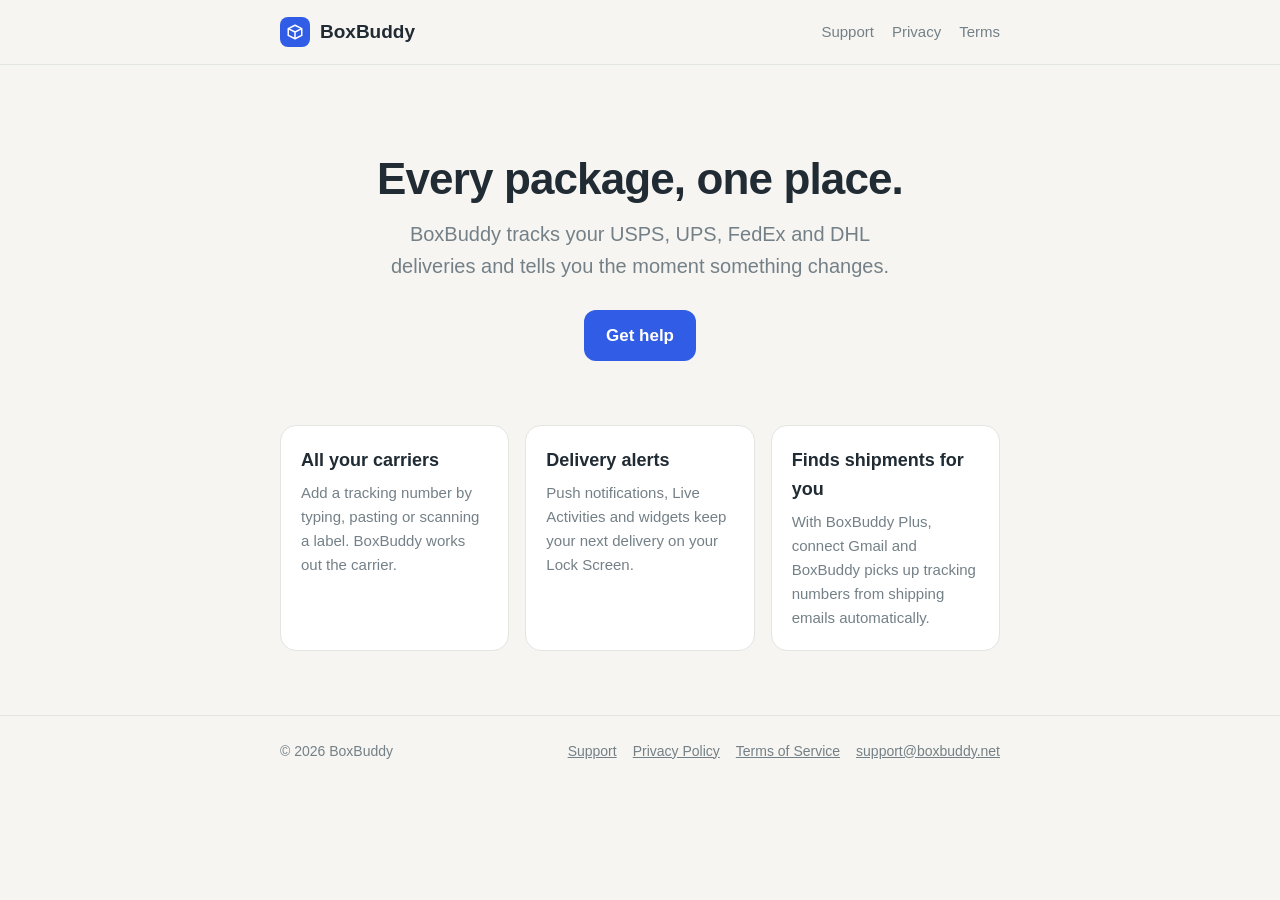
==== index.html @ 10072566 "feat: boxbuddy.net site with support, privacy and terms pages Co-Authored-By: Claude Opus 5.5 <norep" ====
<!doctype html>
<html lang="en">
<head>
<meta charset="utf-8">
<meta name="viewport" content="width=device-width, initial-scale=1">
<title>BoxBuddy: package tracking</title>
<meta name="description" content="Track USPS, UPS, FedEx and DHL packages in one place.">
<meta name="color-scheme" content="light dark">
<link rel="icon" href="/favicon.svg" type="image/svg+xml">
<link rel="stylesheet" href="/styles.css">
</head>
<body>
<header class="site"><div class="wrap">
  <a class="brand" href="/"><span class="logo"><svg viewBox="0 0 24 24" fill="none" stroke="#fff" stroke-width="2" stroke-linejoin="round"><path d="M3 7.5 12 3l9 4.5v9L12 21l-9-4.5z"/><path d="M3 7.5 12 12l9-4.5M12 12v9"/></svg></span>BoxBuddy</a>
  <nav class="site"><a href="/support/">Support</a><a href="/privacy/">Privacy</a><a href="/terms/">Terms</a></nav>
</div></header>
<main><div class="wrap">
<section class="hero">
  <h1>Every package, one place.</h1>
  <p>BoxBuddy tracks your USPS, UPS, FedEx and DHL deliveries and tells you the moment something changes.</p>
  <a class="button" href="/support/">Get help</a>
</section>
<section class="features">
  <div class="card"><h3>All your carriers</h3><p>Add a tracking number by typing, pasting or scanning a label. BoxBuddy works out the carrier.</p></div>
  <div class="card"><h3>Delivery alerts</h3><p>Push notifications, Live Activities and widgets keep your next delivery on your Lock Screen.</p></div>
  <div class="card"><h3>Finds shipments for you</h3><p>With BoxBuddy Plus, connect Gmail and BoxBuddy picks up tracking numbers from shipping emails automatically.</p></div>
</section>
</div></main>
<footer class="site"><div class="wrap">
  <span>© 2026 BoxBuddy</span>
  <nav><a href="/support/">Support</a><a href="/privacy/">Privacy Policy</a><a href="/terms/">Terms of Service</a><a href="mailto:support@boxbuddy.net">support@boxbuddy.net</a></nav>
</div></footer>
</body>
</html>
---- styles.css ----
:root {
  --bg: #f6f5f1;
  --card: #ffffff;
  --text: #202b33;
  --text-2: #748087;
  --border: #e3e5e1;
  --primary: #315ce5;
  --tint: #eaf0ff;
  --dark: #18283d;
}
@media (prefers-color-scheme: dark) {
  :root {
    --bg: #0f1722;
    --card: #18283d;
    --text: #eef1f4;
    --text-2: #a9b4c7;
    --border: #2a3b52;
    --primary: #a7beff;
    --tint: #1f3150;
  }
}

* { box-sizing: border-box; }
html { -webkit-text-size-adjust: 100%; }
body {
  margin: 0;
  background: var(--bg);
  color: var(--text);
  font: 17px/1.6 -apple-system, BlinkMacSystemFont, "SF Pro Text", "Segoe UI", Roboto, Helvetica, Arial, sans-serif;
}
a { color: var(--primary); }

.wrap { max-width: 760px; margin: 0 auto; padding: 0 20px; }

header.site { border-bottom: 1px solid var(--border); }
header.site .wrap { display: flex; align-items: center; justify-content: space-between; gap: 16px; height: 64px; }
.brand { display: flex; align-items: center; gap: 10px; font-weight: 700; font-size: 19px; color: var(--text); text-decoration: none; }
.brand .logo { width: 30px; height: 30px; border-radius: 8px; background: var(--primary); display: grid; place-items: center; }
.brand .logo svg { width: 18px; height: 18px; }
nav.site { display: flex; gap: 18px; font-size: 15px; }
nav.site a { color: var(--text-2); text-decoration: none; }
nav.site a:hover, nav.site a[aria-current="page"] { color: var(--text); }

main { padding: 48px 0 64px; }
h1 { font-size: 34px; line-height: 1.2; margin: 0 0 8px; letter-spacing: -0.02em; }
h2 { font-size: 22px; margin: 40px 0 10px; }
h3 { font-size: 18px; margin: 24px 0 6px; }
.meta { color: var(--text-2); margin: 0 0 32px; }
table { width: 100%; border-collapse: collapse; font-size: 15px; margin: 16px 0; display: block; overflow-x: auto; }
th, td { text-align: left; vertical-align: top; padding: 10px 12px; border-bottom: 1px solid var(--border); }
th { color: var(--text-2); font-weight: 600; }

.hero { text-align: center; padding: 40px 0 16px; }
.hero h1 { font-size: 44px; }
.hero p { font-size: 20px; color: var(--text-2); max-width: 540px; margin: 12px auto 28px; }
.button { display: inline-block; background: var(--primary); color: #fff; padding: 12px 22px; border-radius: 12px; font-weight: 600; text-decoration: none; }
@media (prefers-color-scheme: dark) { .button { color: var(--dark); } }
.features { display: grid; grid-template-columns: repeat(auto-fit, minmax(210px, 1fr)); gap: 16px; margin-top: 48px; }
.card { background: var(--card); border: 1px solid var(--border); border-radius: 16px; padding: 20px; }
.card h3 { margin-top: 0; }
.card p { margin: 0; color: var(--text-2); font-size: 15px; }
details { background: var(--card); border: 1px solid var(--border); border-radius: 12px; padding: 14px 18px; margin: 10px 0; }
summary { cursor: pointer; font-weight: 600; }
details p { margin: 10px 0 0; color: var(--text-2); }
.contact { background: var(--tint); border-radius: 16px; padding: 20px 24px; margin: 24px 0; }

footer.site { border-top: 1px solid var(--border); color: var(--text-2); font-size: 14px; }
footer.site .wrap { display: flex; flex-wrap: wrap; justify-content: space-between; gap: 12px; padding-top: 24px; padding-bottom: 32px; }
footer.site a { color: var(--text-2); }
footer.site nav { display: flex; gap: 16px; }

@media (max-width: 520px) {
  h1, .hero h1 { font-size: 30px; }
  nav.site { gap: 12px; font-size: 14px; }
}
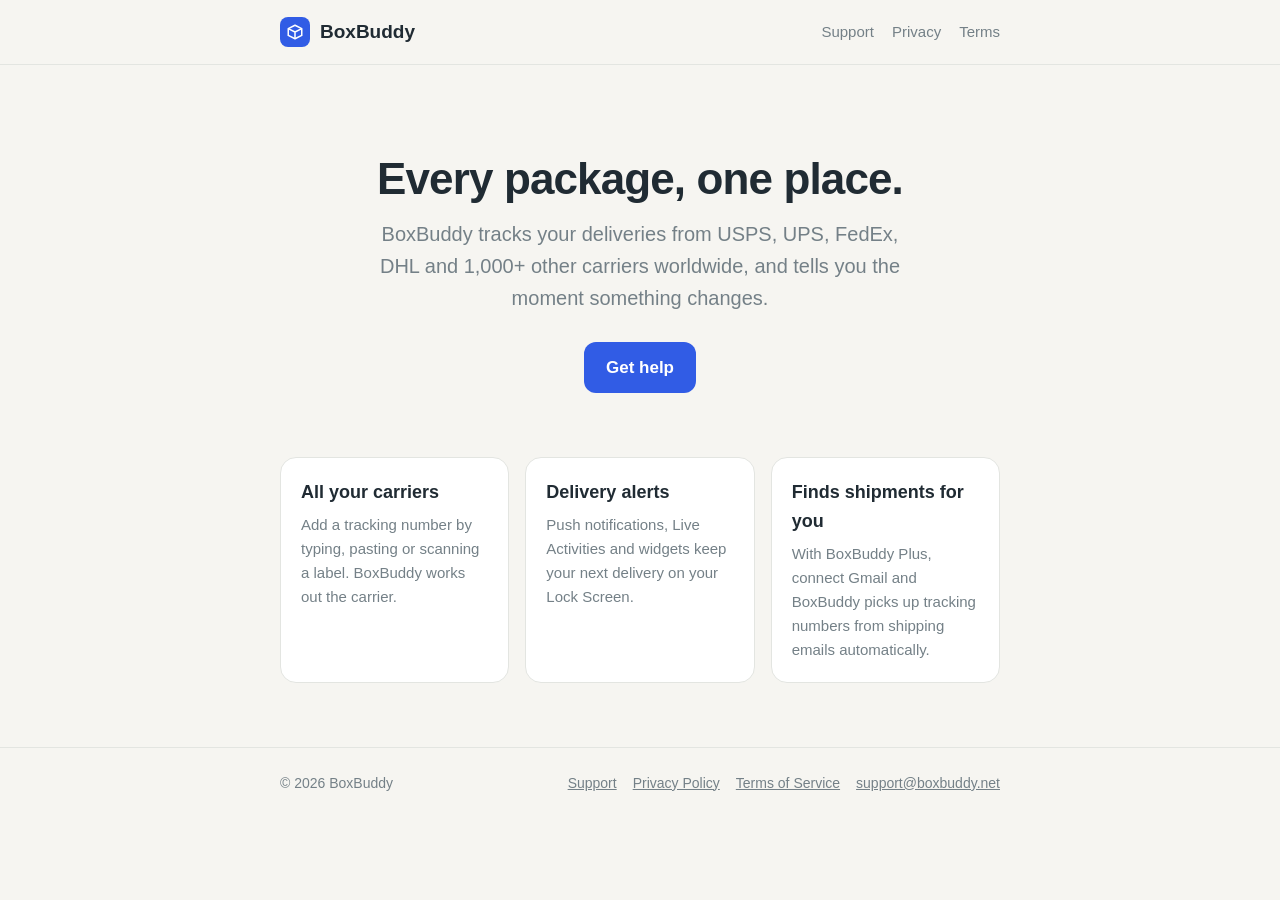
==== commit 2e57293e: "docs: BoxBuddy tracks USPS, UPS, FedEx, DHL and 1,000+ other carriers Tracking goes through Ship24, " ====
--- a/index.html
+++ b/index.html
@@ -4,7 +4,7 @@
 <meta charset="utf-8">
 <meta name="viewport" content="width=device-width, initial-scale=1">
 <title>BoxBuddy: package tracking</title>
-<meta name="description" content="Track USPS, UPS, FedEx and DHL packages in one place.">
+<meta name="description" content="Track packages from USPS, UPS, FedEx, DHL and 1,000+ other carriers in one place.">
 <meta name="color-scheme" content="light dark">
 <link rel="icon" href="/favicon.svg" type="image/svg+xml">
 <link rel="stylesheet" href="/styles.css">
@@ -17,7 +17,7 @@
 <main><div class="wrap">
 <section class="hero">
   <h1>Every package, one place.</h1>
-  <p>BoxBuddy tracks your USPS, UPS, FedEx and DHL deliveries and tells you the moment something changes.</p>
+  <p>BoxBuddy tracks your deliveries from USPS, UPS, FedEx, DHL and 1,000+ other carriers worldwide, and tells you the moment something changes.</p>
   <a class="button" href="/support/">Get help</a>
 </section>
 <section class="features">
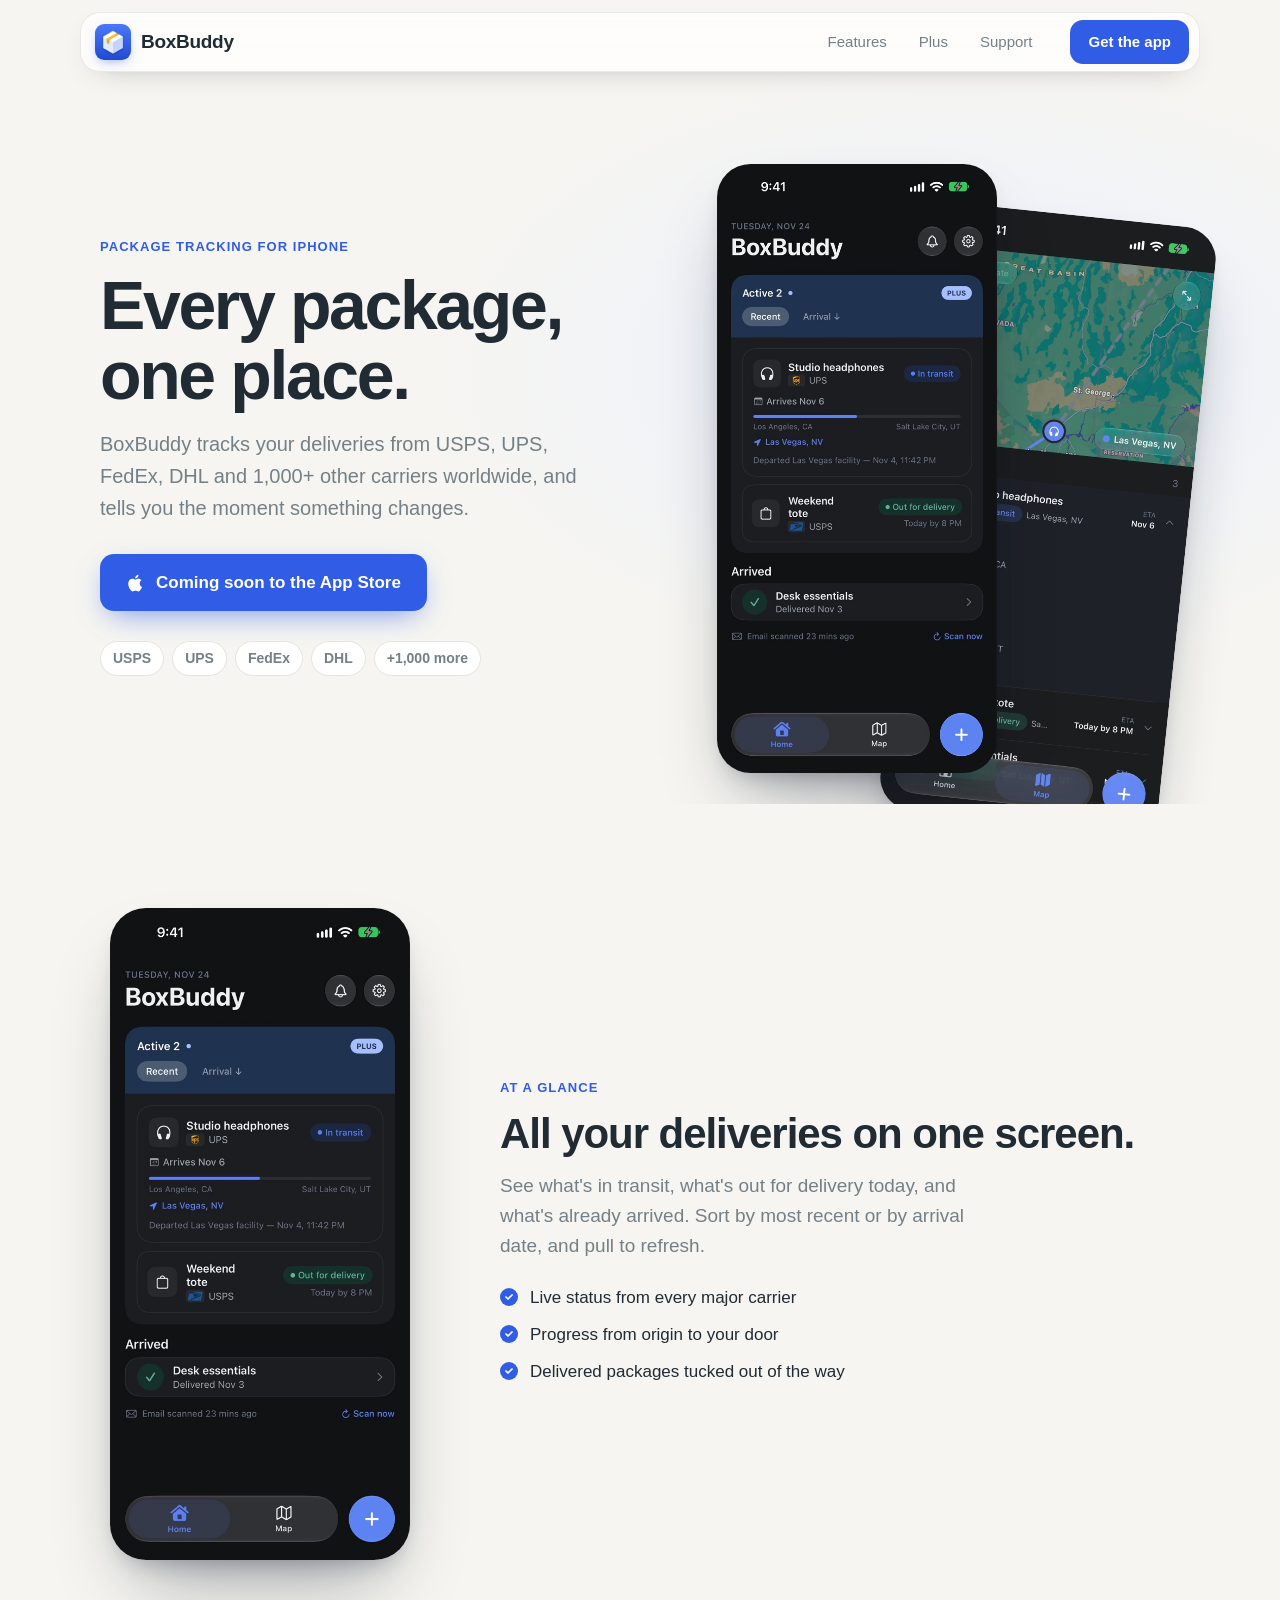
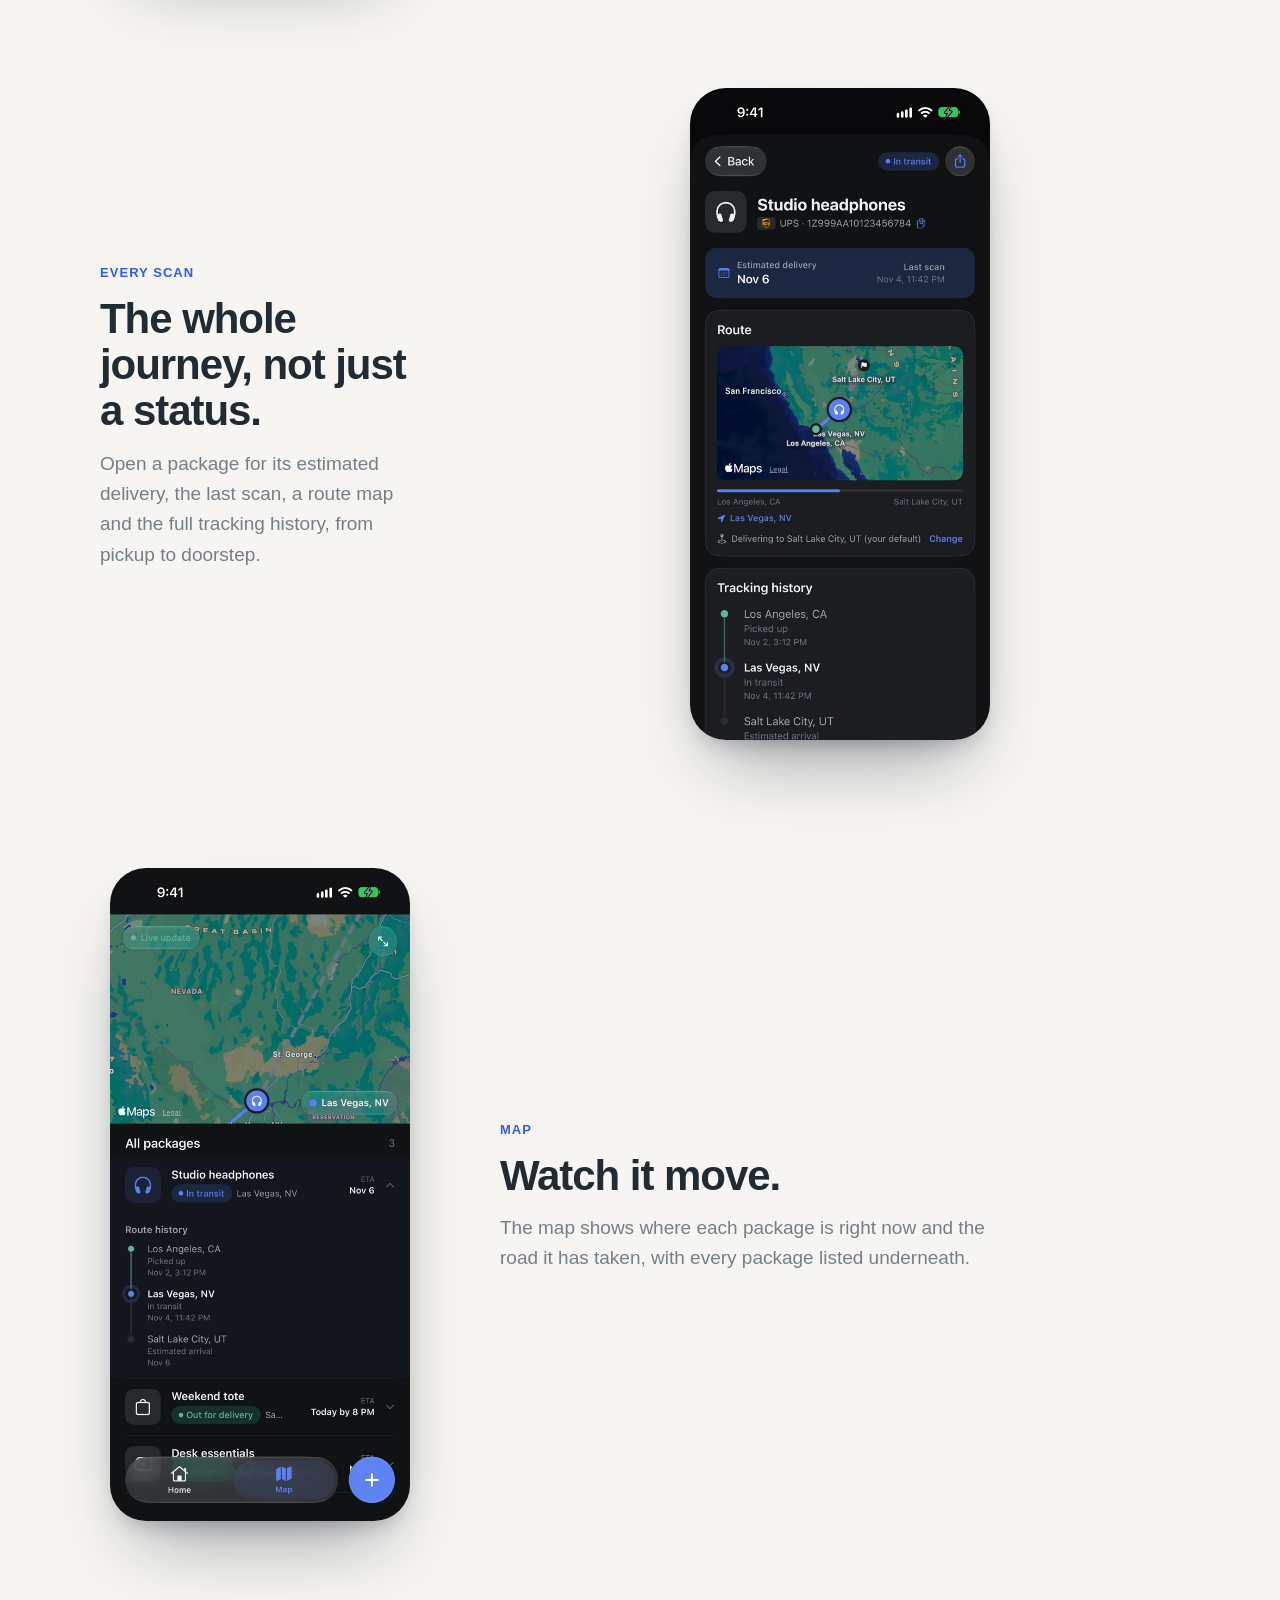
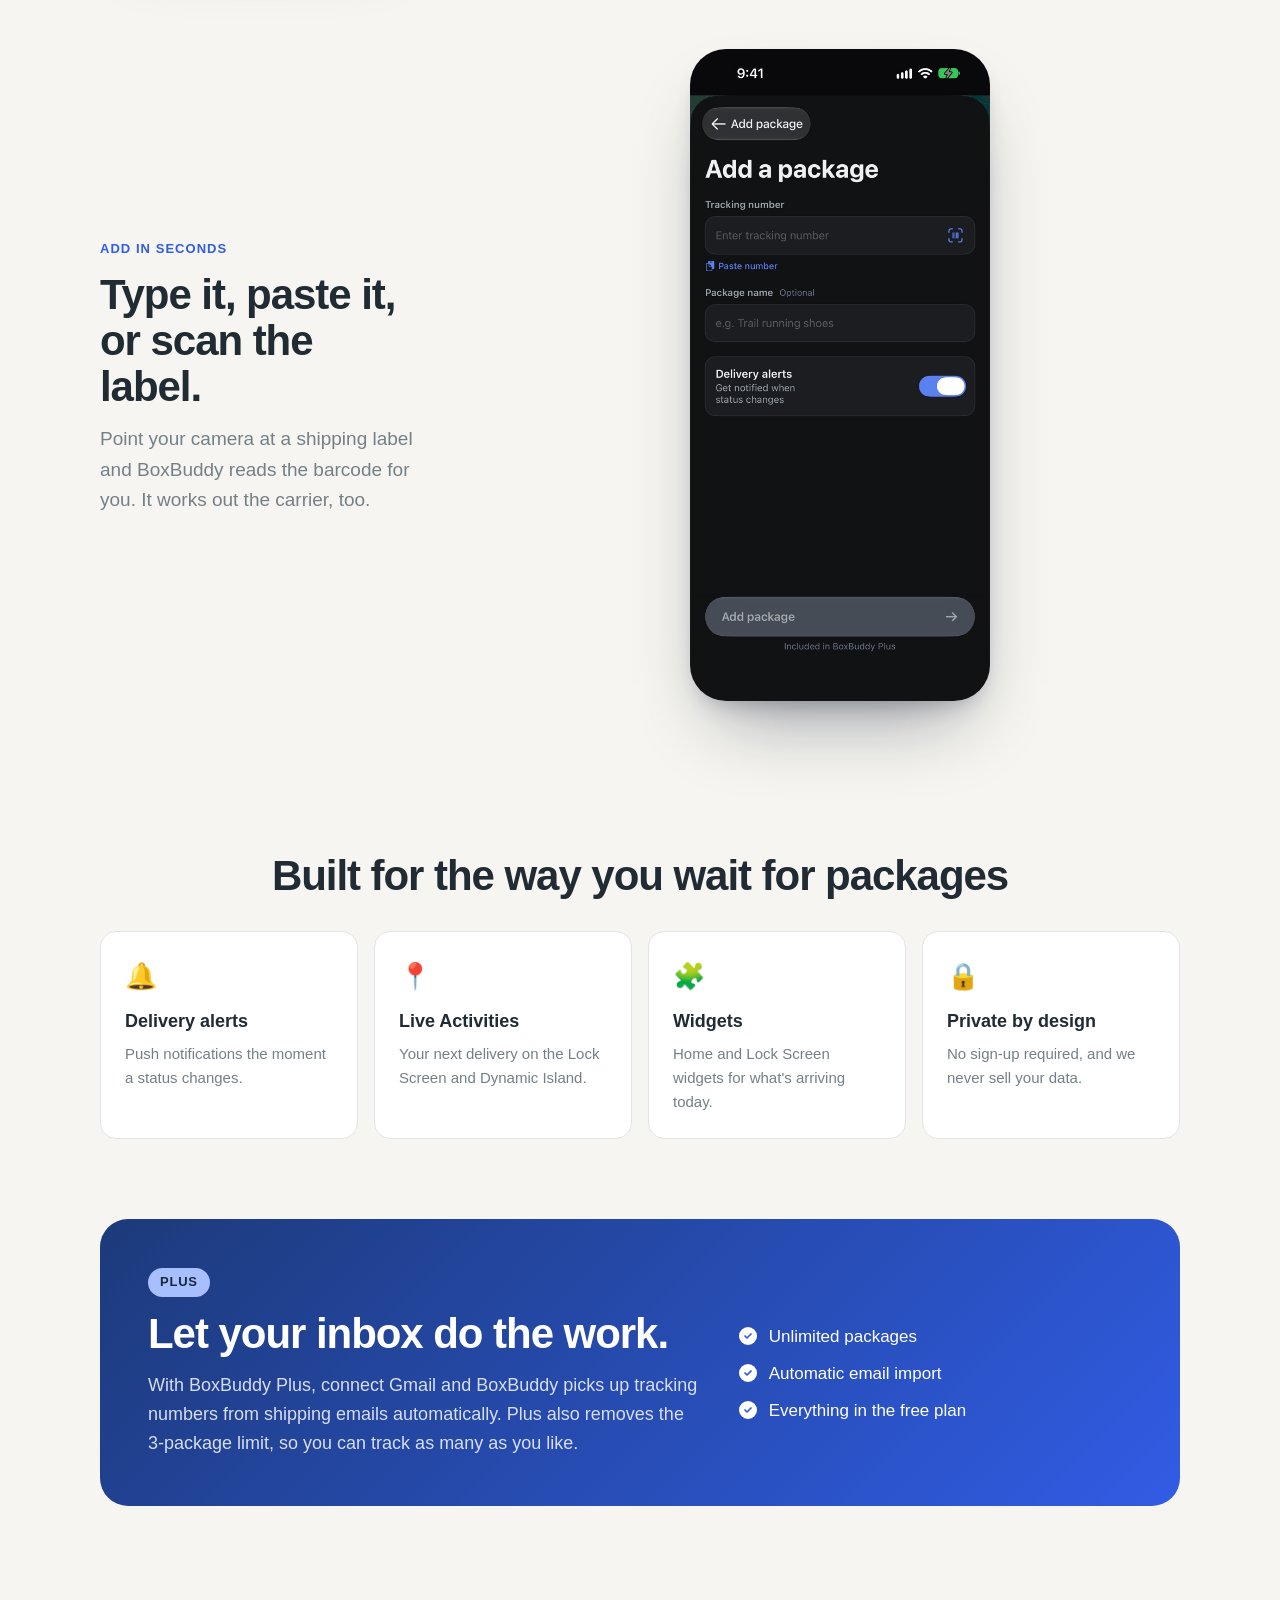
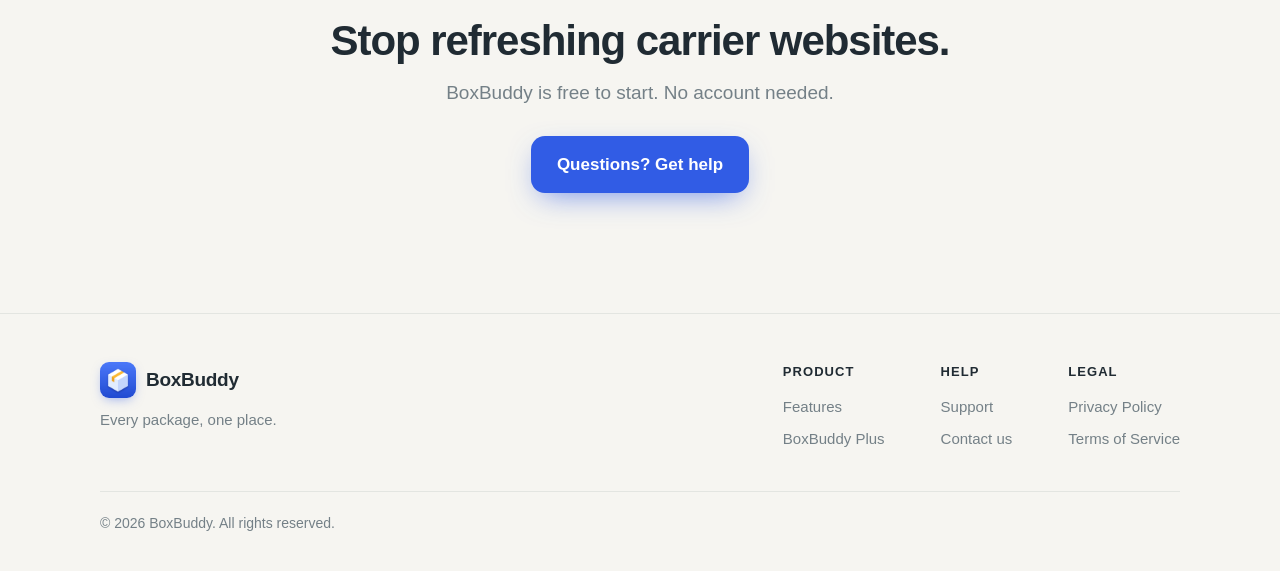
==== commit 8f12848e: "feat: marketing landing page and refreshed branding - Landing page with app screenshots, feature sec" ====
--- a/index.html
+++ b/index.html
@@ -6,29 +6,118 @@
 <title>BoxBuddy: package tracking</title>
 <meta name="description" content="Track packages from USPS, UPS, FedEx, DHL and 1,000+ other carriers in one place.">
 <meta name="color-scheme" content="light dark">
+<meta property="og:title" content="BoxBuddy: every package, one place">
+<meta property="og:description" content="Track packages from USPS, UPS, FedEx, DHL and 1,000+ other carriers in one place.">
+<meta property="og:image" content="https://boxbuddy.net/assets/screens/home.jpg">
 <link rel="icon" href="/favicon.svg" type="image/svg+xml">
-<link rel="stylesheet" href="/styles.css">
+<link rel="icon" href="/favicon.png" type="image/png">
+<link rel="apple-touch-icon" href="/apple-touch-icon.png">
+<link rel="stylesheet" href="/styles.css?v=2">
 </head>
-<body>
-<header class="site"><div class="wrap">
-  <a class="brand" href="/"><span class="logo"><svg viewBox="0 0 24 24" fill="none" stroke="#fff" stroke-width="2" stroke-linejoin="round"><path d="M3 7.5 12 3l9 4.5v9L12 21l-9-4.5z"/><path d="M3 7.5 12 12l9-4.5M12 12v9"/></svg></span>BoxBuddy</a>
-  <nav class="site"><a href="/support/">Support</a><a href="/privacy/">Privacy</a><a href="/terms/">Terms</a></nav>
+<body class="landing">
+<header class="site"><div class="bar">
+  <a class="brand" href="/"><img src="/assets/logo.png" alt="" width="36" height="36">BoxBuddy</a>
+  <nav class="site"><a href="/#features">Features</a><a href="/#plus">Plus</a><a href="/support/">Support</a></nav>
+  <a class="nav-cta" href="/#download">Get the app</a>
 </div></header>
-<main><div class="wrap">
-<section class="hero">
-  <h1>Every package, one place.</h1>
-  <p>BoxBuddy tracks your deliveries from USPS, UPS, FedEx, DHL and 1,000+ other carriers worldwide, and tells you the moment something changes.</p>
-  <a class="button" href="/support/">Get help</a>
-</section>
-<section class="features">
-  <div class="card"><h3>All your carriers</h3><p>Add a tracking number by typing, pasting or scanning a label. BoxBuddy works out the carrier.</p></div>
-  <div class="card"><h3>Delivery alerts</h3><p>Push notifications, Live Activities and widgets keep your next delivery on your Lock Screen.</p></div>
-  <div class="card"><h3>Finds shipments for you</h3><p>With BoxBuddy Plus, connect Gmail and BoxBuddy picks up tracking numbers from shipping emails automatically.</p></div>
-</section>
-</div></main>
-<footer class="site"><div class="wrap">
-  <span>© 2026 BoxBuddy</span>
-  <nav><a href="/support/">Support</a><a href="/privacy/">Privacy Policy</a><a href="/terms/">Terms of Service</a><a href="mailto:support@boxbuddy.net">support@boxbuddy.net</a></nav>
+<main>
+
+<section class="l-hero"><div class="wrap wide">
+  <div class="l-hero-copy">
+    <span class="eyebrow">Package tracking for iPhone</span>
+    <h1>Every package,<br>one place.</h1>
+    <p>BoxBuddy tracks your deliveries from USPS, UPS, FedEx, DHL and 1,000+ other carriers worldwide, and tells you the moment something changes.</p>
+    <div class="cta-row" id="download">
+      <a class="button big" href="/support/"><svg viewBox="0 0 24 24" aria-hidden="true"><path fill="currentColor" d="M16.4 12.6c0-2.5 2-3.7 2.1-3.8-1.2-1.7-3-1.9-3.6-2-1.5-.2-3 .9-3.8.9-.8 0-2-.9-3.3-.9-1.7 0-3.3 1-4.2 2.5-1.8 3.1-.5 7.7 1.3 10.2.9 1.2 1.9 2.6 3.2 2.6 1.3-.1 1.8-.8 3.3-.8 1.6 0 2 .8 3.3.8 1.4 0 2.3-1.3 3.1-2.5 1-1.4 1.4-2.8 1.4-2.9-.1 0-2.8-1.1-2.8-4.1zM13.9 5.1c.7-.8 1.2-2 1-3.1-1 0-2.2.7-2.9 1.5-.6.7-1.2 1.9-1 3 1.1.1 2.2-.6 2.9-1.4z"/></svg>Coming soon to the App Store</a>
+    </div>
+    <ul class="carriers" aria-label="Supported carriers"><li>USPS</li><li>UPS</li><li>FedEx</li><li>DHL</li><li>+1,000 more</li></ul>
+  </div>
+  <div class="l-hero-phones">
+    <figure class="phone back"><img src="/assets/screens/map.jpg" alt="BoxBuddy map showing a package's route across Nevada" width="1200" height="2609"></figure>
+    <figure class="phone front"><img src="/assets/screens/home.jpg" alt="BoxBuddy home screen listing active packages with status and arrival dates" width="1200" height="2609"></figure>
+  </div>
+</div></section>
+
+<section id="features" class="l-features"><div class="wrap wide">
+
+  <div class="row">
+    <figure class="phone"><img src="/assets/screens/home.jpg" alt="Home screen with packages in transit and out for delivery" loading="lazy" width="1200" height="2609"></figure>
+    <div class="copy">
+      <span class="eyebrow">At a glance</span>
+      <h2>All your deliveries on one screen.</h2>
+      <p>See what's in transit, what's out for delivery today, and what's already arrived. Sort by most recent or by arrival date, and pull to refresh.</p>
+      <ul class="ticks"><li>Live status from every major carrier</li><li>Progress from origin to your door</li><li>Delivered packages tucked out of the way</li></ul>
+    </div>
+  </div>
+
+  <div class="row flip">
+    <figure class="phone"><img src="/assets/screens/detail.jpg" alt="Package detail with estimated delivery, route map and tracking history" loading="lazy" width="1200" height="2609"></figure>
+    <div class="copy">
+      <span class="eyebrow">Every scan</span>
+      <h2>The whole journey, not just a status.</h2>
+      <p>Open a package for its estimated delivery, the last scan, a route map and the full tracking history, from pickup to doorstep.</p>
+    </div>
+  </div>
+
+  <div class="row">
+    <figure class="phone"><img src="/assets/screens/map.jpg" alt="Map tab with live package location and route history" loading="lazy" width="1200" height="2609"></figure>
+    <div class="copy">
+      <span class="eyebrow">Map</span>
+      <h2>Watch it move.</h2>
+      <p>The map shows where each package is right now and the road it has taken, with every package listed underneath.</p>
+    </div>
+  </div>
+
+  <div class="row flip">
+    <figure class="phone"><img src="/assets/screens/add.jpg" alt="Add a package screen with tracking number field and barcode scanner" loading="lazy" width="1200" height="2609"></figure>
+    <div class="copy">
+      <span class="eyebrow">Add in seconds</span>
+      <h2>Type it, paste it, or scan the label.</h2>
+      <p>Point your camera at a shipping label and BoxBuddy reads the barcode for you. It works out the carrier, too.</p>
+    </div>
+  </div>
+
+</div></section>
+
+<section class="l-grid"><div class="wrap wide">
+  <h2 class="center">Built for the way you wait for packages</h2>
+  <div class="features">
+    <div class="card"><span class="ico">🔔</span><h3>Delivery alerts</h3><p>Push notifications the moment a status changes.</p></div>
+    <div class="card"><span class="ico">📍</span><h3>Live Activities</h3><p>Your next delivery on the Lock Screen and Dynamic Island.</p></div>
+    <div class="card"><span class="ico">🧩</span><h3>Widgets</h3><p>Home and Lock Screen widgets for what's arriving today.</p></div>
+    <div class="card"><span class="ico">🔒</span><h3>Private by design</h3><p>No sign-up required, and we never sell your data.</p></div>
+  </div>
+</div></section>
+
+<section id="plus" class="l-plus"><div class="wrap wide">
+  <div class="plus-card">
+    <div>
+      <span class="badge">PLUS</span>
+      <h2>Let your inbox do the work.</h2>
+      <p>With BoxBuddy Plus, connect Gmail and BoxBuddy picks up tracking numbers from shipping emails automatically. Plus also removes the 3-package limit, so you can track as many as you like.</p>
+    </div>
+    <ul class="ticks"><li>Unlimited packages</li><li>Automatic email import</li><li>Everything in the free plan</li></ul>
+  </div>
+</div></section>
+
+<section class="l-cta"><div class="wrap wide">
+  <h2>Stop refreshing carrier websites.</h2>
+  <p>BoxBuddy is free to start. No account needed.</p>
+  <a class="button big" href="/support/">Questions? Get help</a>
+</div></section>
+
+</main>
+<footer class="site"><div class="wrap wide">
+  <div class="foot-brand">
+    <a class="brand" href="/"><img src="/assets/logo.png" alt="" width="32" height="32">BoxBuddy</a>
+    <p>Every package, one place.</p>
+  </div>
+  <div class="foot-cols">
+    <div><h4>Product</h4><a href="/#features">Features</a><a href="/#plus">BoxBuddy Plus</a></div>
+    <div><h4>Help</h4><a href="/support/">Support</a><a href="mailto:support@boxbuddy.net">Contact us</a></div>
+    <div><h4>Legal</h4><a href="/privacy/">Privacy Policy</a><a href="/terms/">Terms of Service</a></div>
+  </div>
+  <div class="foot-bottom">© 2026 BoxBuddy. All rights reserved.</div>
 </div></footer>
 </body>
 </html>
--- a/styles.css
+++ b/styles.css
@@ -32,14 +32,17 @@
 
 .wrap { max-width: 760px; margin: 0 auto; padding: 0 20px; }
 
-header.site { border-bottom: 1px solid var(--border); }
-header.site .wrap { display: flex; align-items: center; justify-content: space-between; gap: 16px; height: 64px; }
-.brand { display: flex; align-items: center; gap: 10px; font-weight: 700; font-size: 19px; color: var(--text); text-decoration: none; }
-.brand .logo { width: 30px; height: 30px; border-radius: 8px; background: var(--primary); display: grid; place-items: center; }
-.brand .logo svg { width: 18px; height: 18px; }
-nav.site { display: flex; gap: 18px; font-size: 15px; }
-nav.site a { color: var(--text-2); text-decoration: none; }
-nav.site a:hover, nav.site a[aria-current="page"] { color: var(--text); }
+header.site { position: sticky; top: 0; z-index: 20; padding: 12px 16px 0; }
+header.site .bar { max-width: 1120px; margin: 0 auto; display: flex; align-items: center; gap: 24px; height: 60px; padding: 0 10px 0 14px; border-radius: 20px; background: color-mix(in srgb, var(--card) 72%, transparent); border: 1px solid color-mix(in srgb, var(--border) 80%, transparent); backdrop-filter: saturate(1.8) blur(18px); -webkit-backdrop-filter: saturate(1.8) blur(18px); box-shadow: 0 10px 30px -18px rgba(10, 20, 40, .35); }
+.brand { display: flex; align-items: center; gap: 10px; font-weight: 750; font-size: 19px; letter-spacing: -0.015em; color: var(--text); text-decoration: none; }
+.brand img { width: 36px; height: 36px; border-radius: 9px; box-shadow: 0 4px 12px -4px rgba(49, 92, 229, .55); }
+nav.site { display: flex; gap: 4px; font-size: 15px; font-weight: 500; margin-left: auto; }
+nav.site a { color: var(--text-2); text-decoration: none; padding: 8px 14px; border-radius: 12px; transition: color .15s, background .15s; }
+nav.site a:hover { color: var(--text); background: var(--tint); }
+nav.site a[aria-current="page"] { color: var(--text); background: var(--tint); }
+.nav-cta { background: var(--primary); color: #fff; font-weight: 600; font-size: 15px; text-decoration: none; padding: 10px 18px; border-radius: 13px; white-space: nowrap; transition: transform .15s; }
+.nav-cta:hover { transform: translateY(-1px); }
+@media (prefers-color-scheme: dark) { .nav-cta { color: var(--dark); } }
 
 main { padding: 48px 0 64px; }
 h1 { font-size: 34px; line-height: 1.2; margin: 0 0 8px; letter-spacing: -0.02em; }
@@ -64,12 +67,109 @@
 details p { margin: 10px 0 0; color: var(--text-2); }
 .contact { background: var(--tint); border-radius: 16px; padding: 20px 24px; margin: 24px 0; }
 
-footer.site { border-top: 1px solid var(--border); color: var(--text-2); font-size: 14px; }
-footer.site .wrap { display: flex; flex-wrap: wrap; justify-content: space-between; gap: 12px; padding-top: 24px; padding-bottom: 32px; }
-footer.site a { color: var(--text-2); }
-footer.site nav { display: flex; gap: 16px; }
+footer.site { border-top: 1px solid var(--border); color: var(--text-2); font-size: 15px; margin-top: 24px; }
+footer.site .wrap { display: grid; grid-template-columns: 1fr auto; gap: 32px 48px; padding-top: 48px; padding-bottom: 36px; }
+.foot-brand p { margin: 10px 0 0; }
+.foot-cols { display: flex; gap: 56px; }
+.foot-cols h4 { margin: 0 0 12px; font-size: 13px; text-transform: uppercase; letter-spacing: .08em; color: var(--text); }
+.foot-cols a { display: block; color: var(--text-2); text-decoration: none; margin: 8px 0; }
+.foot-cols a:hover { color: var(--text); }
+.foot-bottom { grid-column: 1 / -1; border-top: 1px solid var(--border); padding-top: 20px; font-size: 14px; }
+
+/* ---------- Inner pages ---------- */
+.eyebrow { display: inline-block; font-size: 13px; font-weight: 700; letter-spacing: .08em; text-transform: uppercase; color: var(--primary); margin-bottom: 12px; }
+.page-head { padding: 64px 0 40px; background: radial-gradient(70% 90% at 50% 0%, var(--tint), transparent 70%); text-align: center; }
+.page-head h1 { font-size: clamp(36px, 5vw, 52px); letter-spacing: -0.03em; line-height: 1.08; margin: 0 0 12px; }
+.page-head .meta { margin: 0; font-size: 18px; }
+main.doc { padding: 8px 0 64px; }
+main.doc .wrap { background: var(--card); border: 1px solid var(--border); border-radius: 24px; padding: 40px 48px; max-width: 800px; }
+main.doc h2 { font-size: 24px; letter-spacing: -0.015em; margin: 44px 0 12px; padding-top: 28px; border-top: 1px solid var(--border); }
+main.doc h2:first-child, main.doc .contact + h2 { border-top: 0; padding-top: 0; }
+main.doc p, main.doc li { color: color-mix(in srgb, var(--text) 85%, var(--text-2)); }
+main.doc details { background: var(--bg); }
+main.doc .contact { margin-top: 0; }
+.inner .hero { padding: 96px 0 72px; }
+
+@media (max-width: 720px) {
+  header.site { padding: 8px 10px 0; }
+  header.site .bar { gap: 12px; height: 56px; }
+  nav.site a:not([href="/support/"]) { display: none; }
+  nav.site a { padding: 8px 10px; }
+  .nav-cta { padding: 9px 14px; font-size: 14px; }
+  footer.site .wrap { grid-template-columns: 1fr; }
+  .foot-cols { gap: 32px; flex-wrap: wrap; }
+  main.doc .wrap { padding: 28px 20px; border-radius: 20px; margin: 0 12px; }
+  .page-head { padding: 44px 0 28px; }
+}
+@media (max-width: 380px) { .brand { font-size: 17px; } .brand img { width: 32px; height: 32px; } }
 
 @media (max-width: 520px) {
   h1, .hero h1 { font-size: 30px; }
-  nav.site { gap: 12px; font-size: 14px; }
 }
+
+/* ---------- Landing page ---------- */
+.wrap.wide { max-width: 1120px; }
+.landing main { padding: 0; }
+.button.big { display: inline-flex; align-items: center; gap: 10px; padding: 15px 26px; font-size: 17px; border-radius: 14px; box-shadow: 0 10px 30px -10px color-mix(in srgb, var(--primary) 70%, transparent); transition: transform .15s; }
+.button.big:hover { transform: translateY(-1px); }
+.button.big svg { width: 20px; height: 20px; }
+
+.phone { margin: 0; border-radius: 12% / 5.5%; overflow: hidden; box-shadow: 0 40px 80px -30px rgba(10, 20, 40, .45), 0 12px 24px -12px rgba(10, 20, 40, .3); }
+.phone img { display: block; width: 100%; height: auto; }
+
+.l-hero { padding: 72px 0 40px; overflow: hidden; background: radial-gradient(60% 60% at 75% 40%, var(--tint), transparent 70%); }
+.l-hero .wrap { display: grid; grid-template-columns: 1.05fr 1fr; gap: 48px; align-items: center; }
+.l-hero h1 { font-size: clamp(40px, 6vw, 68px); line-height: 1.03; letter-spacing: -0.035em; margin: 0 0 18px; }
+.l-hero p { font-size: 20px; color: var(--text-2); max-width: 480px; margin: 0 0 30px; }
+.carriers { list-style: none; padding: 0; margin: 30px 0 0; display: flex; flex-wrap: wrap; gap: 8px; }
+.carriers li { font-size: 14px; font-weight: 600; color: var(--text-2); background: var(--card); border: 1px solid var(--border); border-radius: 999px; padding: 5px 12px; }
+.l-hero-phones { position: relative; height: 620px; }
+.l-hero-phones .phone { position: absolute; width: 280px; }
+.l-hero-phones .front { left: 8%; top: 20px; z-index: 2; }
+.l-hero-phones .back { left: 46%; top: 70px; transform: rotate(6deg); opacity: .95; }
+
+.l-features { padding: 40px 0; }
+.row { display: grid; grid-template-columns: 320px 1fr; gap: 80px; align-items: center; padding: 64px 0; }
+.row.flip .phone { order: 2; }
+.row .phone { width: 300px; justify-self: center; }
+.row h2, .l-grid h2, .l-plus h2, .l-cta h2 { font-size: clamp(28px, 3.6vw, 42px); line-height: 1.1; letter-spacing: -0.025em; margin: 0 0 14px; }
+.row p { font-size: 19px; color: var(--text-2); max-width: 500px; margin: 0; }
+.ticks { list-style: none; padding: 0; margin: 22px 0 0; }
+.ticks li { position: relative; padding-left: 30px; margin: 10px 0; font-weight: 500; }
+.ticks li::before { content: ""; position: absolute; left: 0; top: 4px; width: 18px; height: 18px; border-radius: 50%; background: var(--primary) url("data:image/svg+xml,%3Csvg xmlns='http://www.w3.org/2000/svg' viewBox='0 0 24 24' fill='none' stroke='white' stroke-width='3.5' stroke-linecap='round' stroke-linejoin='round'%3E%3Cpath d='m6 12 4 4 8-8'/%3E%3C/svg%3E") center/12px no-repeat; }
+
+.l-grid { padding: 48px 0 32px; }
+.center { text-align: center; }
+.l-grid .features { grid-template-columns: repeat(auto-fit, minmax(220px, 1fr)); margin-top: 32px; }
+.l-grid .card { padding: 24px; }
+.ico { font-size: 26px; display: block; margin-bottom: 10px; }
+
+.l-plus { padding: 48px 0; }
+.plus-card { display: grid; grid-template-columns: 1.4fr 1fr; gap: 40px; align-items: center; background: linear-gradient(135deg, #1c3a7a, #315ce5); color: #fff; border-radius: 28px; padding: 48px; }
+.plus-card p { color: rgba(255,255,255,.82); font-size: 18px; margin: 0; }
+.plus-card .ticks li::before { background-color: #fff; background-image: url("data:image/svg+xml,%3Csvg xmlns='http://www.w3.org/2000/svg' viewBox='0 0 24 24' fill='none' stroke='%23315ce5' stroke-width='3.5' stroke-linecap='round' stroke-linejoin='round'%3E%3Cpath d='m6 12 4 4 8-8'/%3E%3C/svg%3E"); }
+.badge { display: inline-block; background: #a7beff; color: #18283d; font-weight: 800; font-size: 13px; letter-spacing: .06em; padding: 4px 12px; border-radius: 999px; margin-bottom: 14px; }
+
+.l-cta { text-align: center; padding: 64px 0 96px; }
+.l-cta p { color: var(--text-2); font-size: 19px; margin: 0 0 28px; }
+
+@media (max-width: 880px) {
+  .l-hero { padding-top: 40px; }
+  .l-hero .wrap { grid-template-columns: 1fr; text-align: center; }
+  .l-hero p { margin-left: auto; margin-right: auto; }
+  .carriers { justify-content: center; }
+  .l-hero-phones { height: 500px; max-width: 420px; width: 100%; margin: 0 auto; }
+  .l-hero-phones .phone { width: 220px; }
+  .l-hero-phones .front { left: 4%; }
+  .l-hero-phones .back { left: 44%; }
+  .row, .row.flip { grid-template-columns: 1fr; gap: 36px; padding: 40px 0; text-align: center; }
+  .row.flip .phone { order: 0; }
+  .row .phone { width: 250px; }
+  .row p { margin: 0 auto; }
+  .ticks { display: inline-block; text-align: left; }
+  .plus-card { grid-template-columns: 1fr; padding: 32px 24px; }
+}
+@media (max-width: 420px) {
+  .l-hero-phones { height: 420px; }
+  .l-hero-phones .phone { width: 185px; }
+}
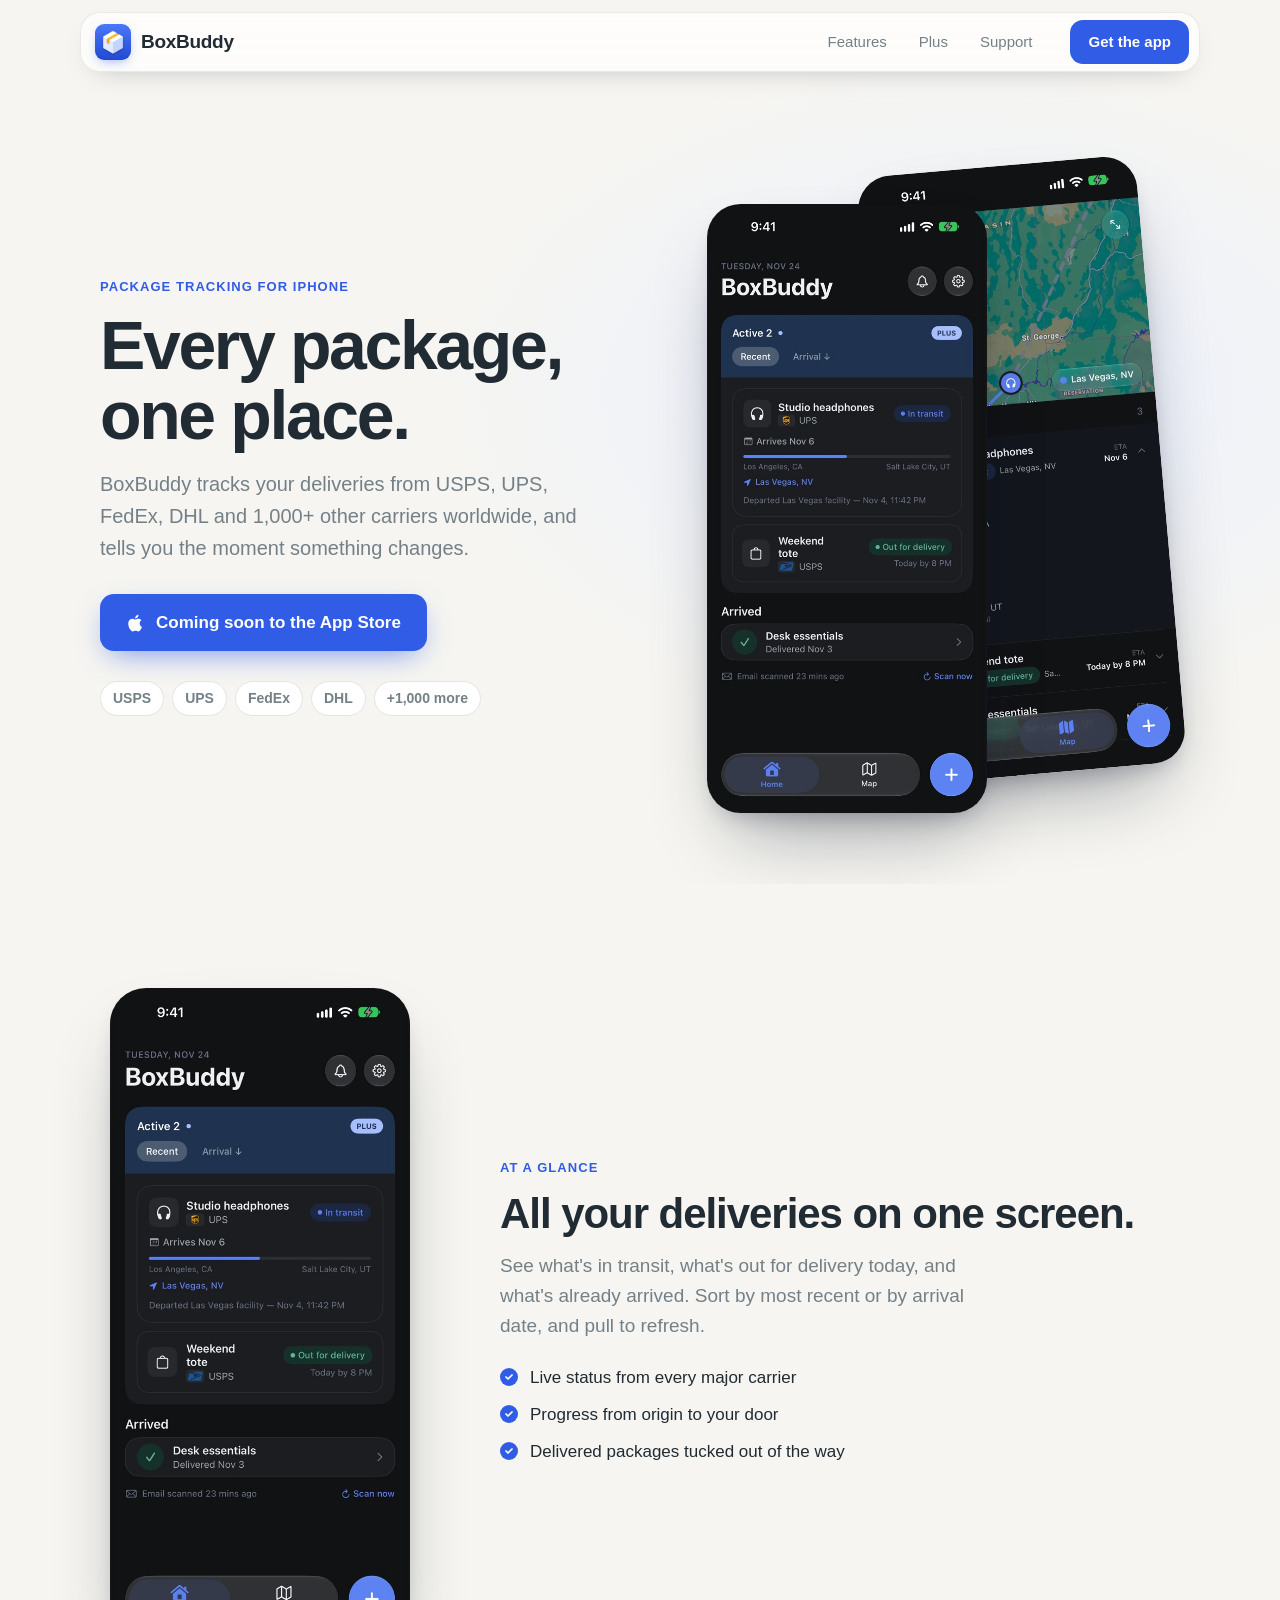
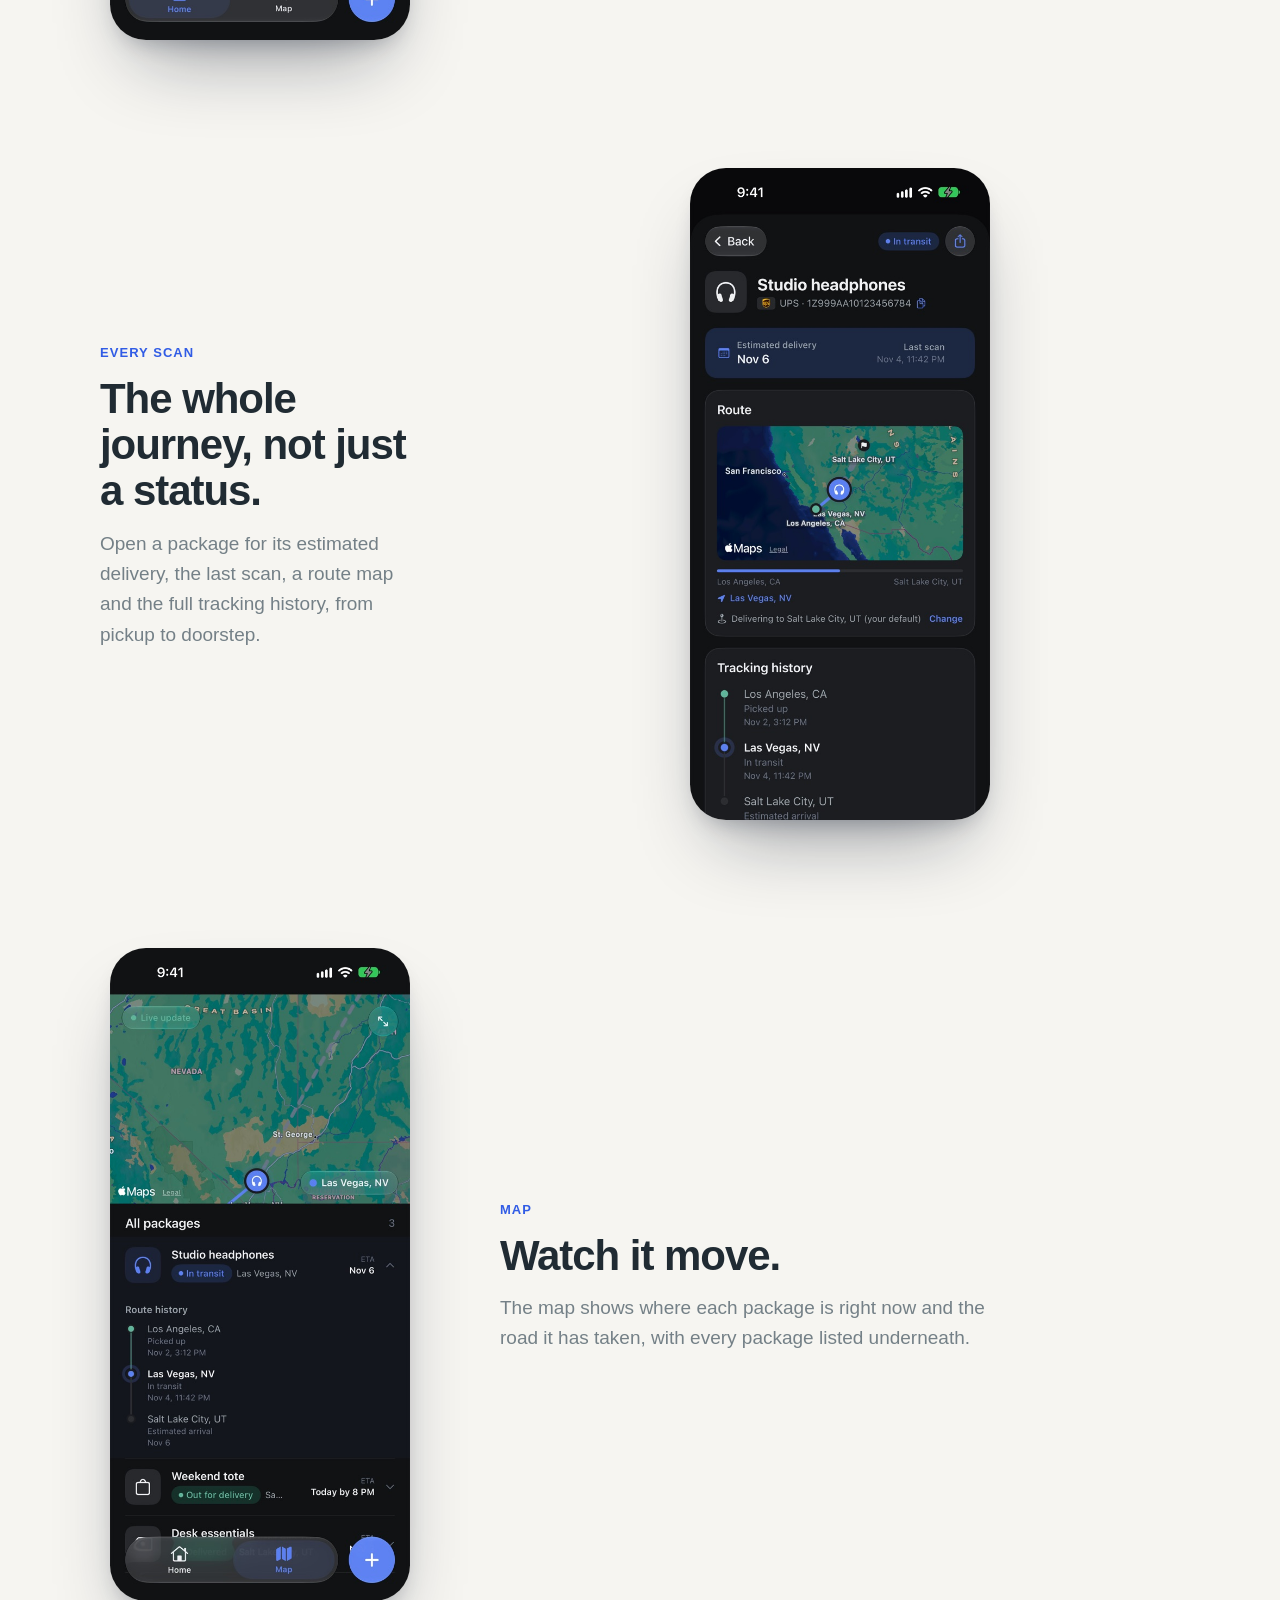
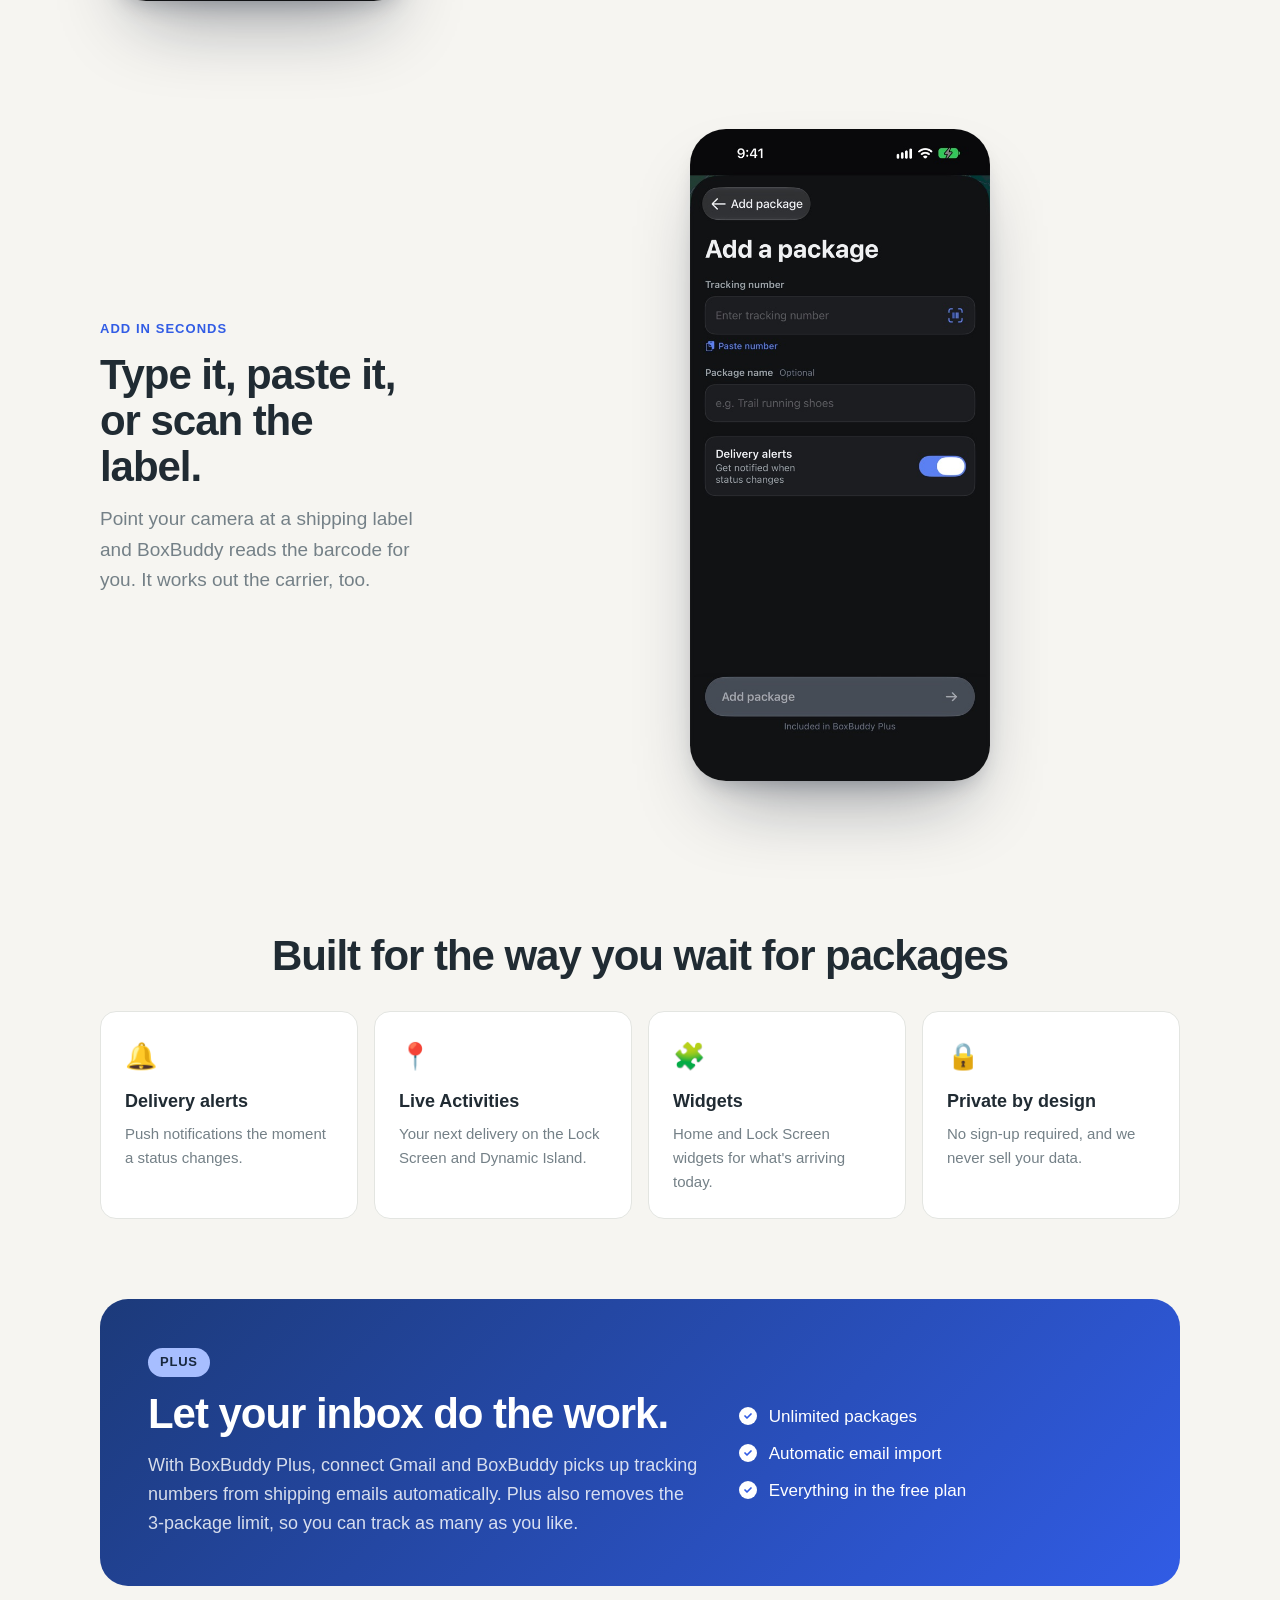
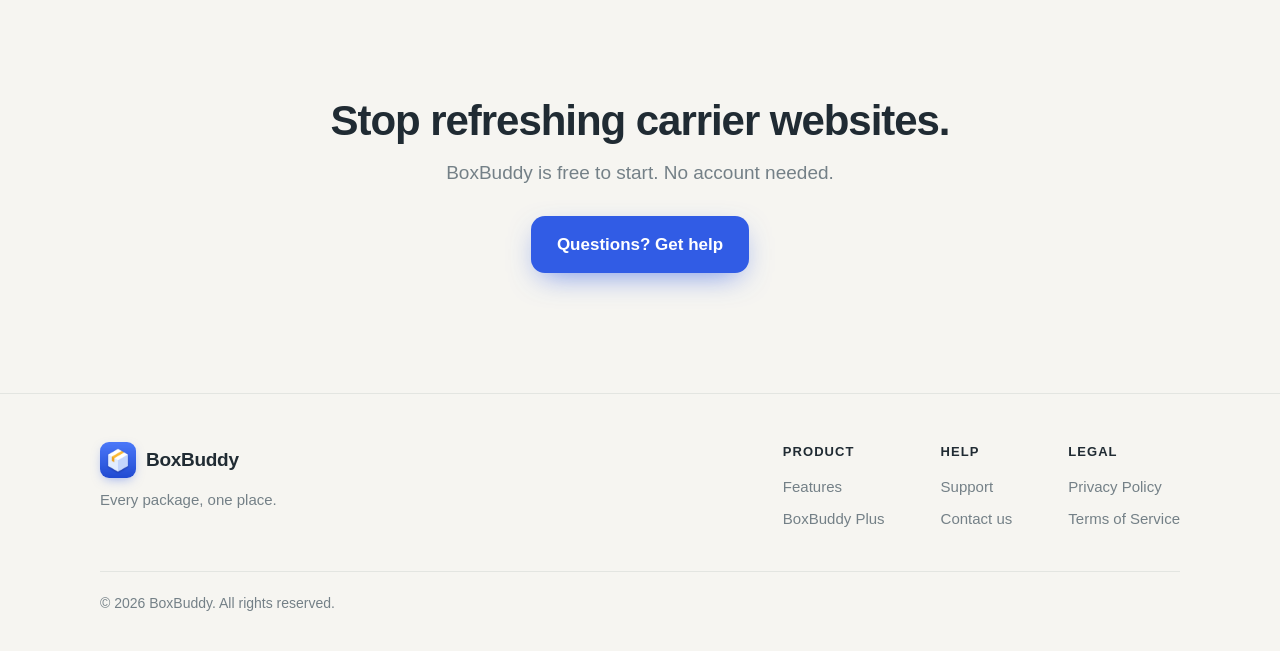
==== commit c01dd4aa: "fix: keep hero screenshots uncropped and tilt the back one left Co-Authored-By: Claude Opus 5.5 <nor" ====
--- a/index.html
+++ b/index.html
@@ -12,7 +12,7 @@
 <link rel="icon" href="/favicon.svg" type="image/svg+xml">
 <link rel="icon" href="/favicon.png" type="image/png">
 <link rel="apple-touch-icon" href="/apple-touch-icon.png">
-<link rel="stylesheet" href="/styles.css?v=2">
+<link rel="stylesheet" href="/styles.css?v=3">
 </head>
 <body class="landing">
 <header class="site"><div class="bar">
--- a/styles.css
+++ b/styles.css
@@ -123,10 +123,10 @@
 .l-hero p { font-size: 20px; color: var(--text-2); max-width: 480px; margin: 0 0 30px; }
 .carriers { list-style: none; padding: 0; margin: 30px 0 0; display: flex; flex-wrap: wrap; gap: 8px; }
 .carriers li { font-size: 14px; font-weight: 600; color: var(--text-2); background: var(--card); border: 1px solid var(--border); border-radius: 999px; padding: 5px 12px; }
-.l-hero-phones { position: relative; height: 620px; }
+.l-hero-phones { position: relative; height: 700px; }
 .l-hero-phones .phone { position: absolute; width: 280px; }
-.l-hero-phones .front { left: 8%; top: 20px; z-index: 2; }
-.l-hero-phones .back { left: 46%; top: 70px; transform: rotate(6deg); opacity: .95; }
+.l-hero-phones .front { left: 6%; top: 60px; z-index: 2; }
+.l-hero-phones .back { left: 46%; top: 20px; transform: rotate(-5deg); transform-origin: 50% 100%; }
 
 .l-features { padding: 40px 0; }
 .row { display: grid; grid-template-columns: 320px 1fr; gap: 80px; align-items: center; padding: 64px 0; }
@@ -158,9 +158,9 @@
   .l-hero .wrap { grid-template-columns: 1fr; text-align: center; }
   .l-hero p { margin-left: auto; margin-right: auto; }
   .carriers { justify-content: center; }
-  .l-hero-phones { height: 500px; max-width: 420px; width: 100%; margin: 0 auto; }
+  .l-hero-phones { height: 560px; max-width: 420px; width: 100%; margin: 0 auto; }
   .l-hero-phones .phone { width: 220px; }
-  .l-hero-phones .front { left: 4%; }
+  .l-hero-phones .front { left: 4%; top: 50px; }
   .l-hero-phones .back { left: 44%; }
   .row, .row.flip { grid-template-columns: 1fr; gap: 36px; padding: 40px 0; text-align: center; }
   .row.flip .phone { order: 0; }
@@ -170,6 +170,6 @@
   .plus-card { grid-template-columns: 1fr; padding: 32px 24px; }
 }
 @media (max-width: 420px) {
-  .l-hero-phones { height: 420px; }
+  .l-hero-phones { height: 480px; }
   .l-hero-phones .phone { width: 185px; }
 }
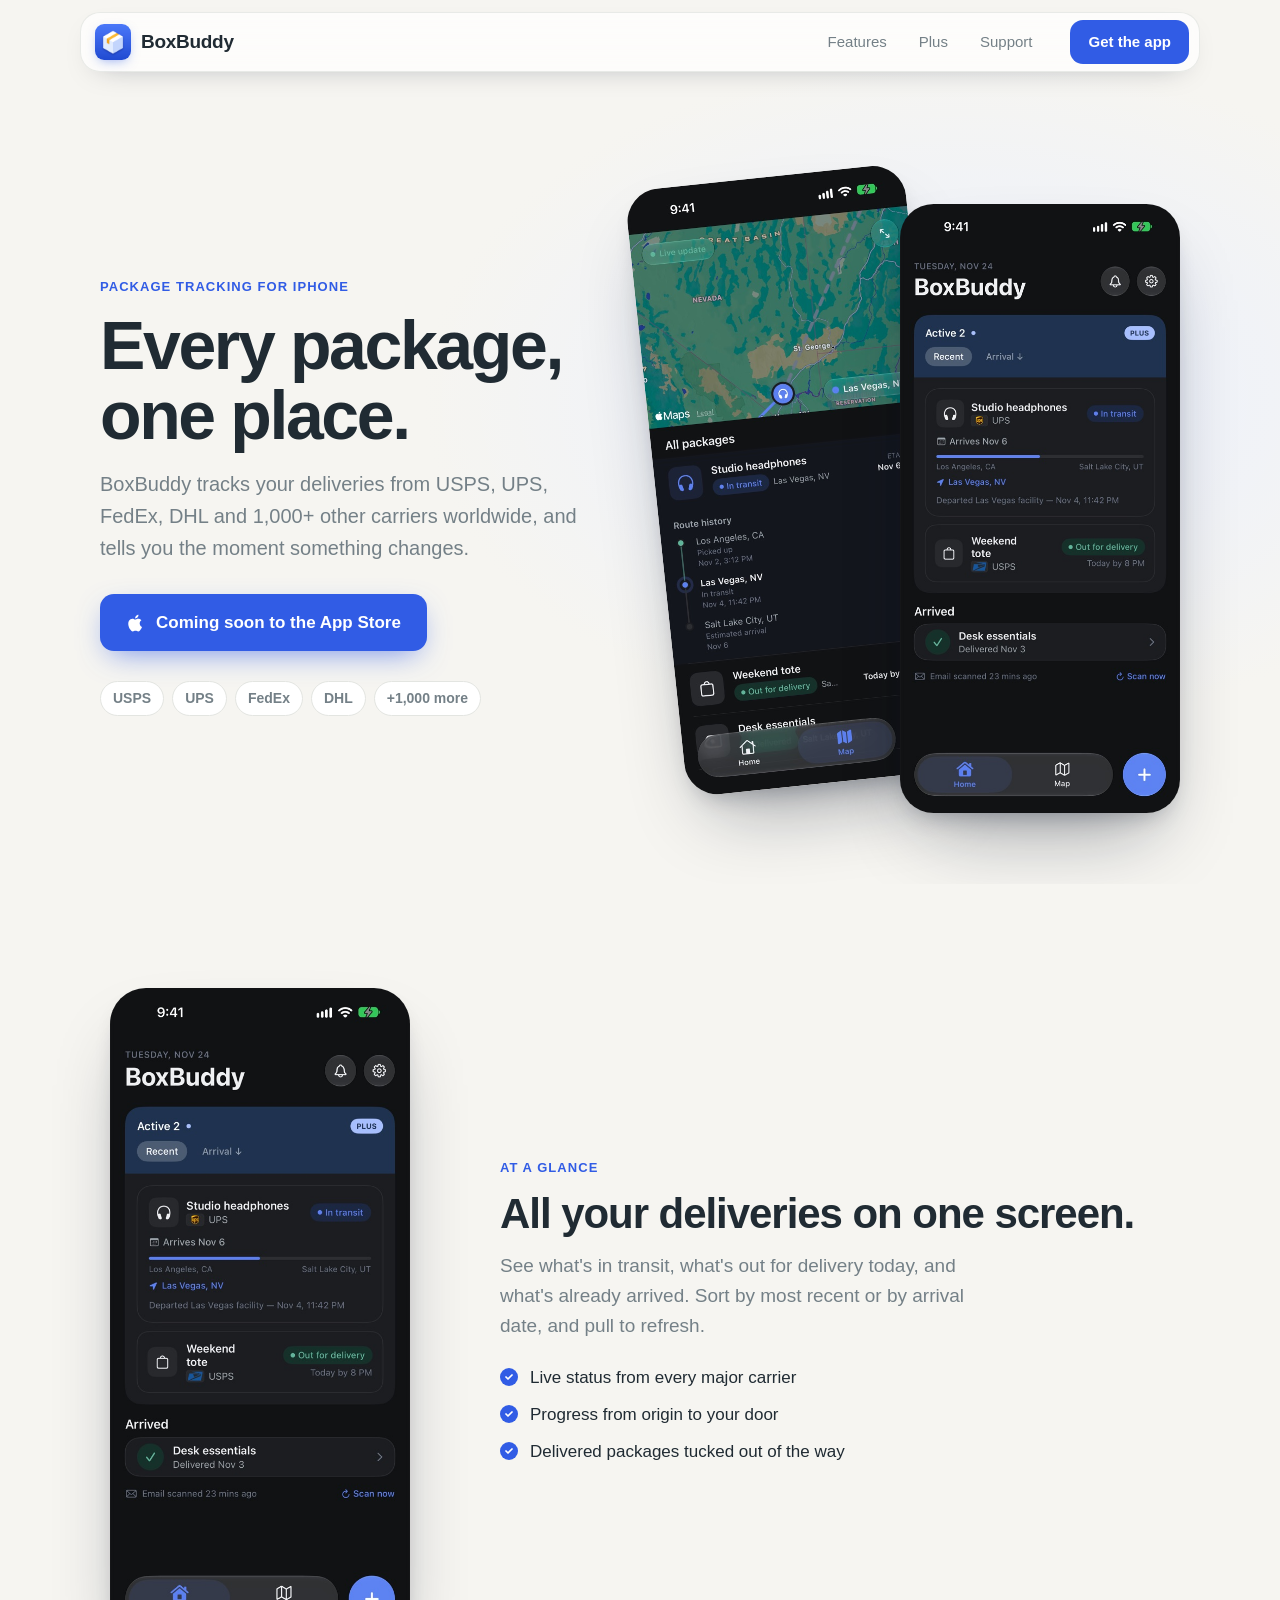
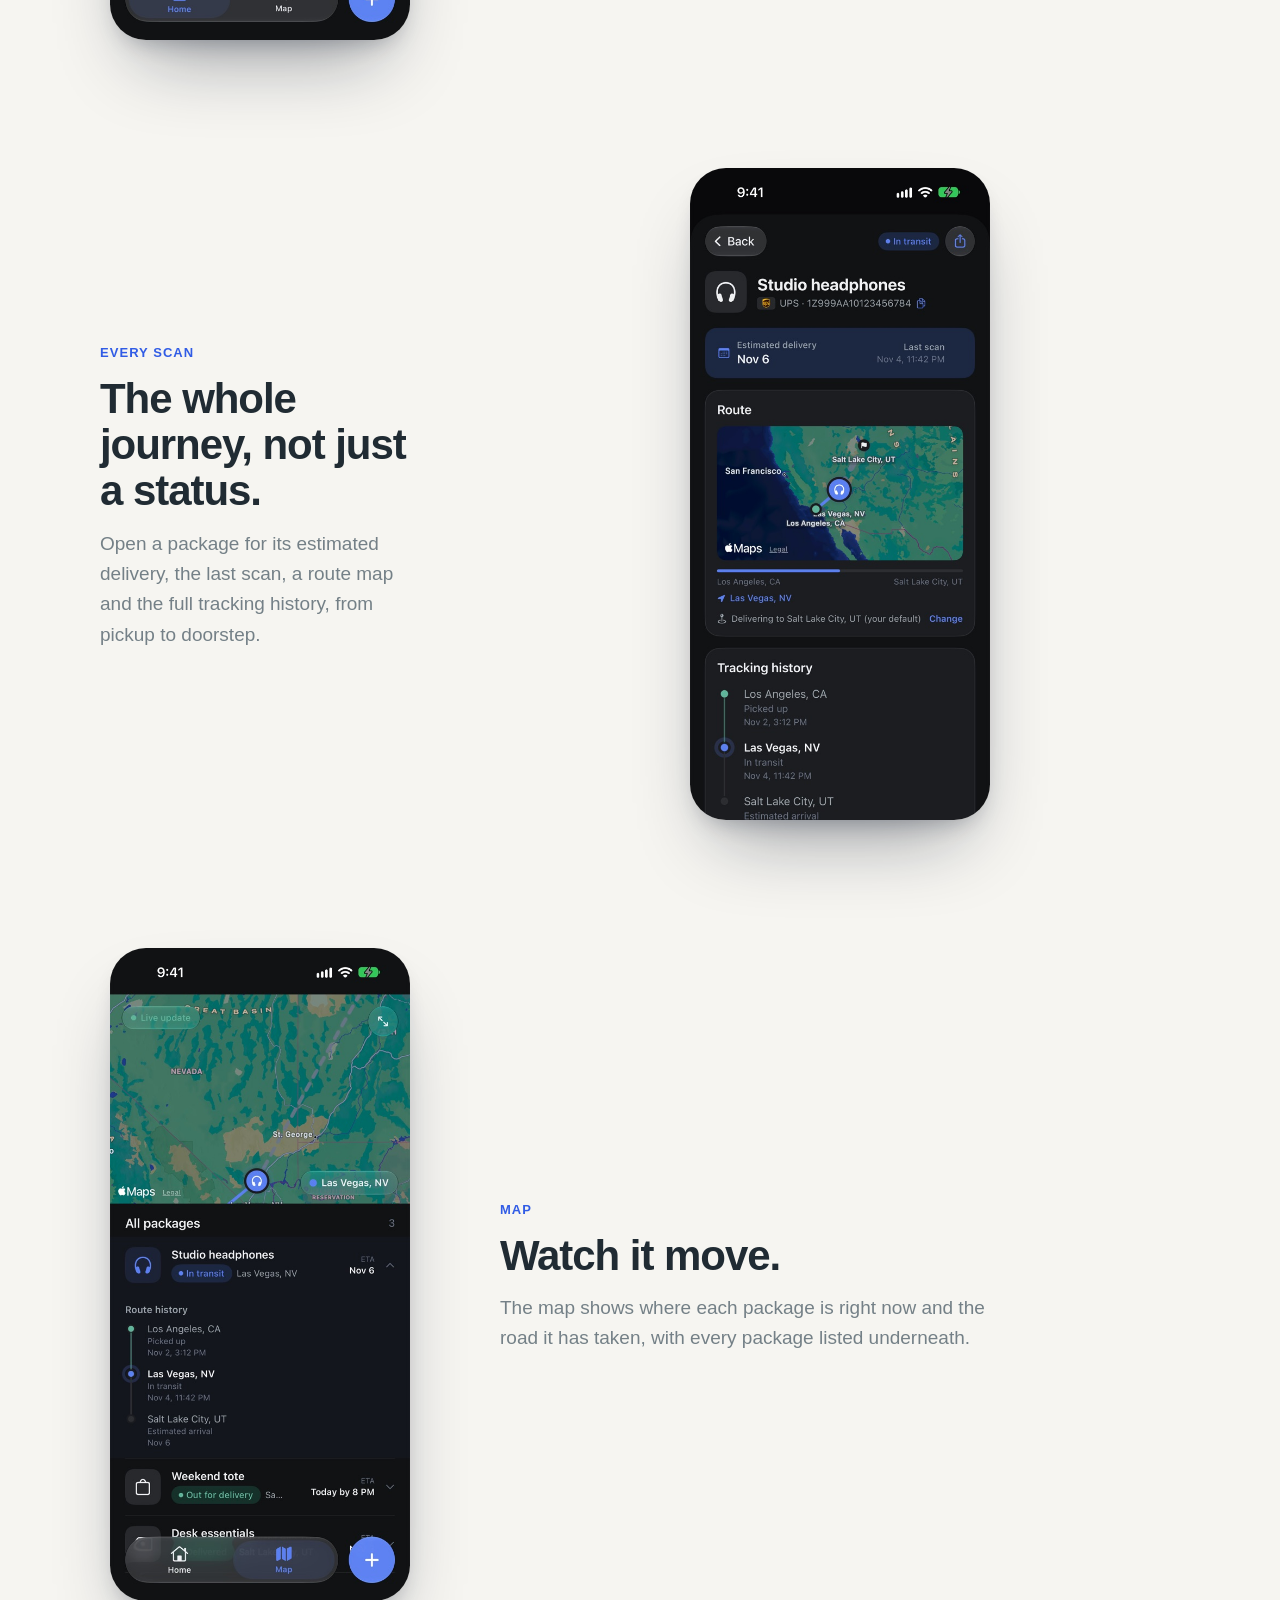
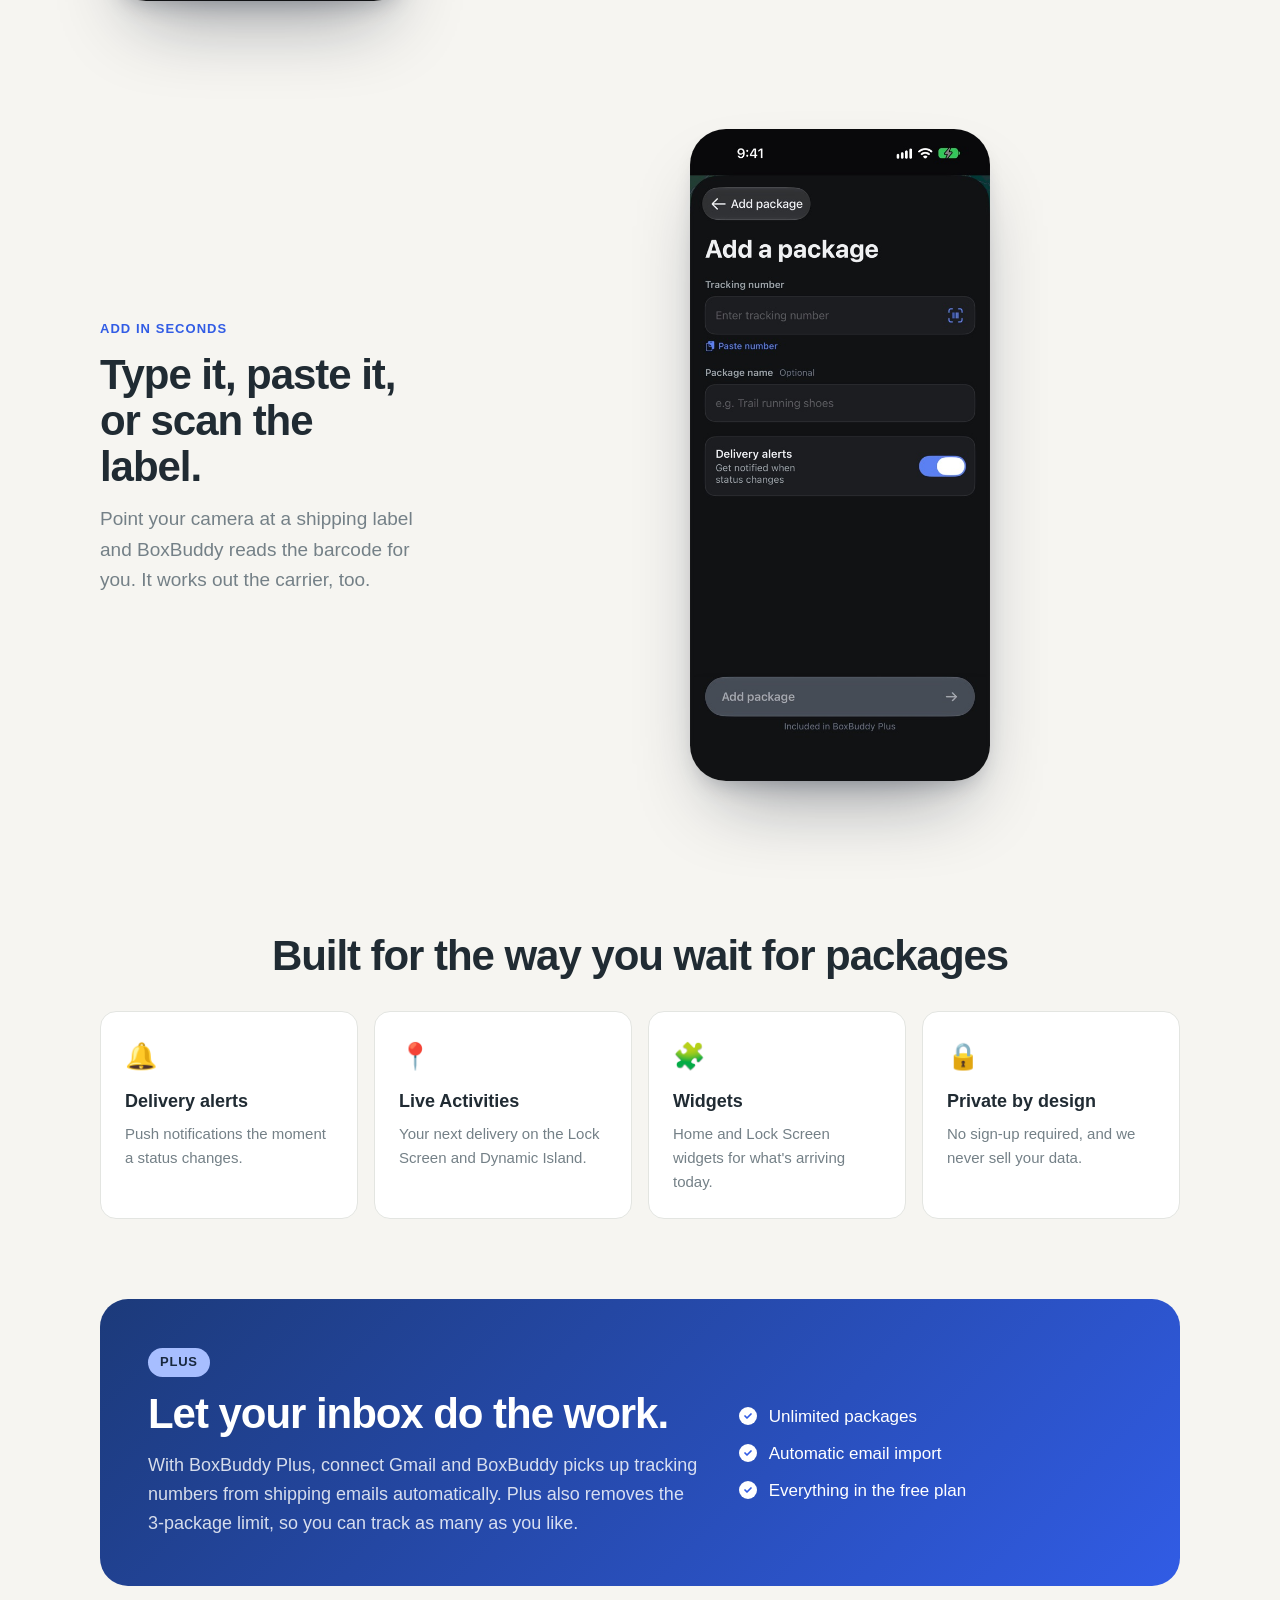
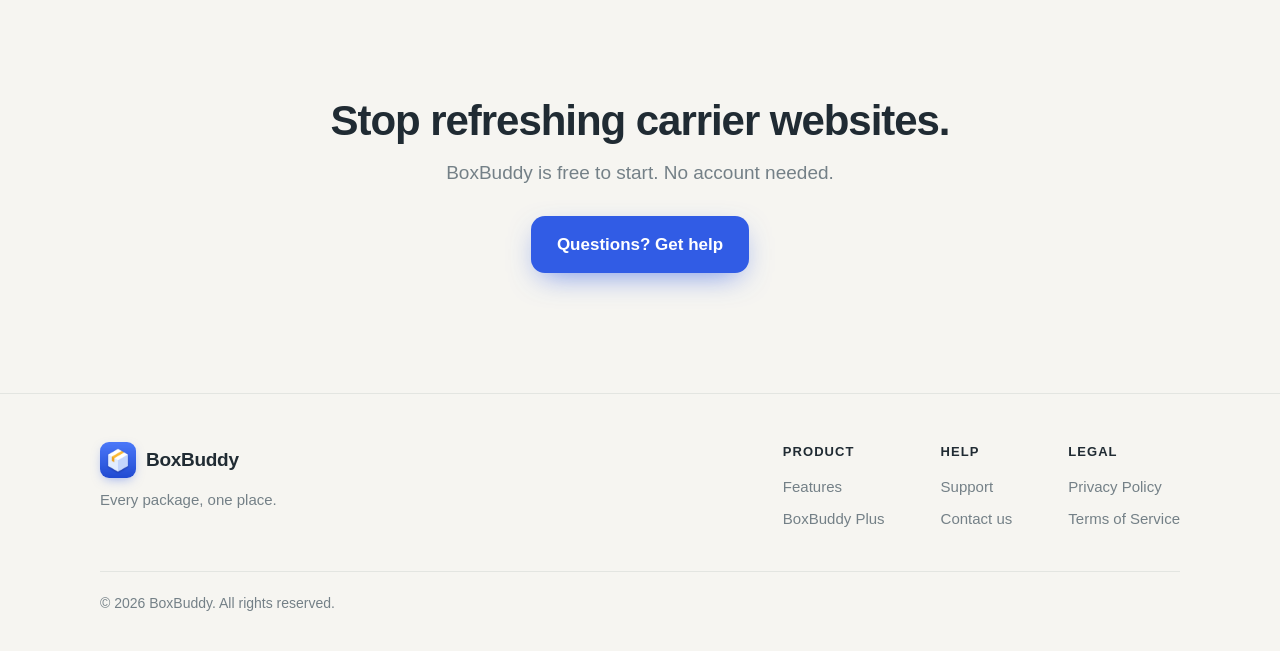
==== commit 37f86991: "fix: move the tilted map screenshot to the left of the home screenshot Co-Authored-By: Claude Opus 5" ====
--- a/index.html
+++ b/index.html
@@ -12,7 +12,7 @@
 <link rel="icon" href="/favicon.svg" type="image/svg+xml">
 <link rel="icon" href="/favicon.png" type="image/png">
 <link rel="apple-touch-icon" href="/apple-touch-icon.png">
-<link rel="stylesheet" href="/styles.css?v=3">
+<link rel="stylesheet" href="/styles.css?v=4">
 </head>
 <body class="landing">
 <header class="site"><div class="bar">
--- a/styles.css
+++ b/styles.css
@@ -125,8 +125,8 @@
 .carriers li { font-size: 14px; font-weight: 600; color: var(--text-2); background: var(--card); border: 1px solid var(--border); border-radius: 999px; padding: 5px 12px; }
 .l-hero-phones { position: relative; height: 700px; }
 .l-hero-phones .phone { position: absolute; width: 280px; }
-.l-hero-phones .front { left: 6%; top: 60px; z-index: 2; }
-.l-hero-phones .back { left: 46%; top: 20px; transform: rotate(-5deg); transform-origin: 50% 100%; }
+.l-hero-phones .front { right: 0; top: 60px; z-index: 2; }
+.l-hero-phones .back { left: 2%; top: 30px; transform: rotate(-6deg); transform-origin: 50% 100%; }
 
 .l-features { padding: 40px 0; }
 .row { display: grid; grid-template-columns: 320px 1fr; gap: 80px; align-items: center; padding: 64px 0; }
@@ -160,8 +160,8 @@
   .carriers { justify-content: center; }
   .l-hero-phones { height: 560px; max-width: 420px; width: 100%; margin: 0 auto; }
   .l-hero-phones .phone { width: 220px; }
-  .l-hero-phones .front { left: 4%; top: 50px; }
-  .l-hero-phones .back { left: 44%; }
+  .l-hero-phones .front { right: 4%; top: 50px; }
+  .l-hero-phones .back { left: 4%; }
   .row, .row.flip { grid-template-columns: 1fr; gap: 36px; padding: 40px 0; text-align: center; }
   .row.flip .phone { order: 0; }
   .row .phone { width: 250px; }
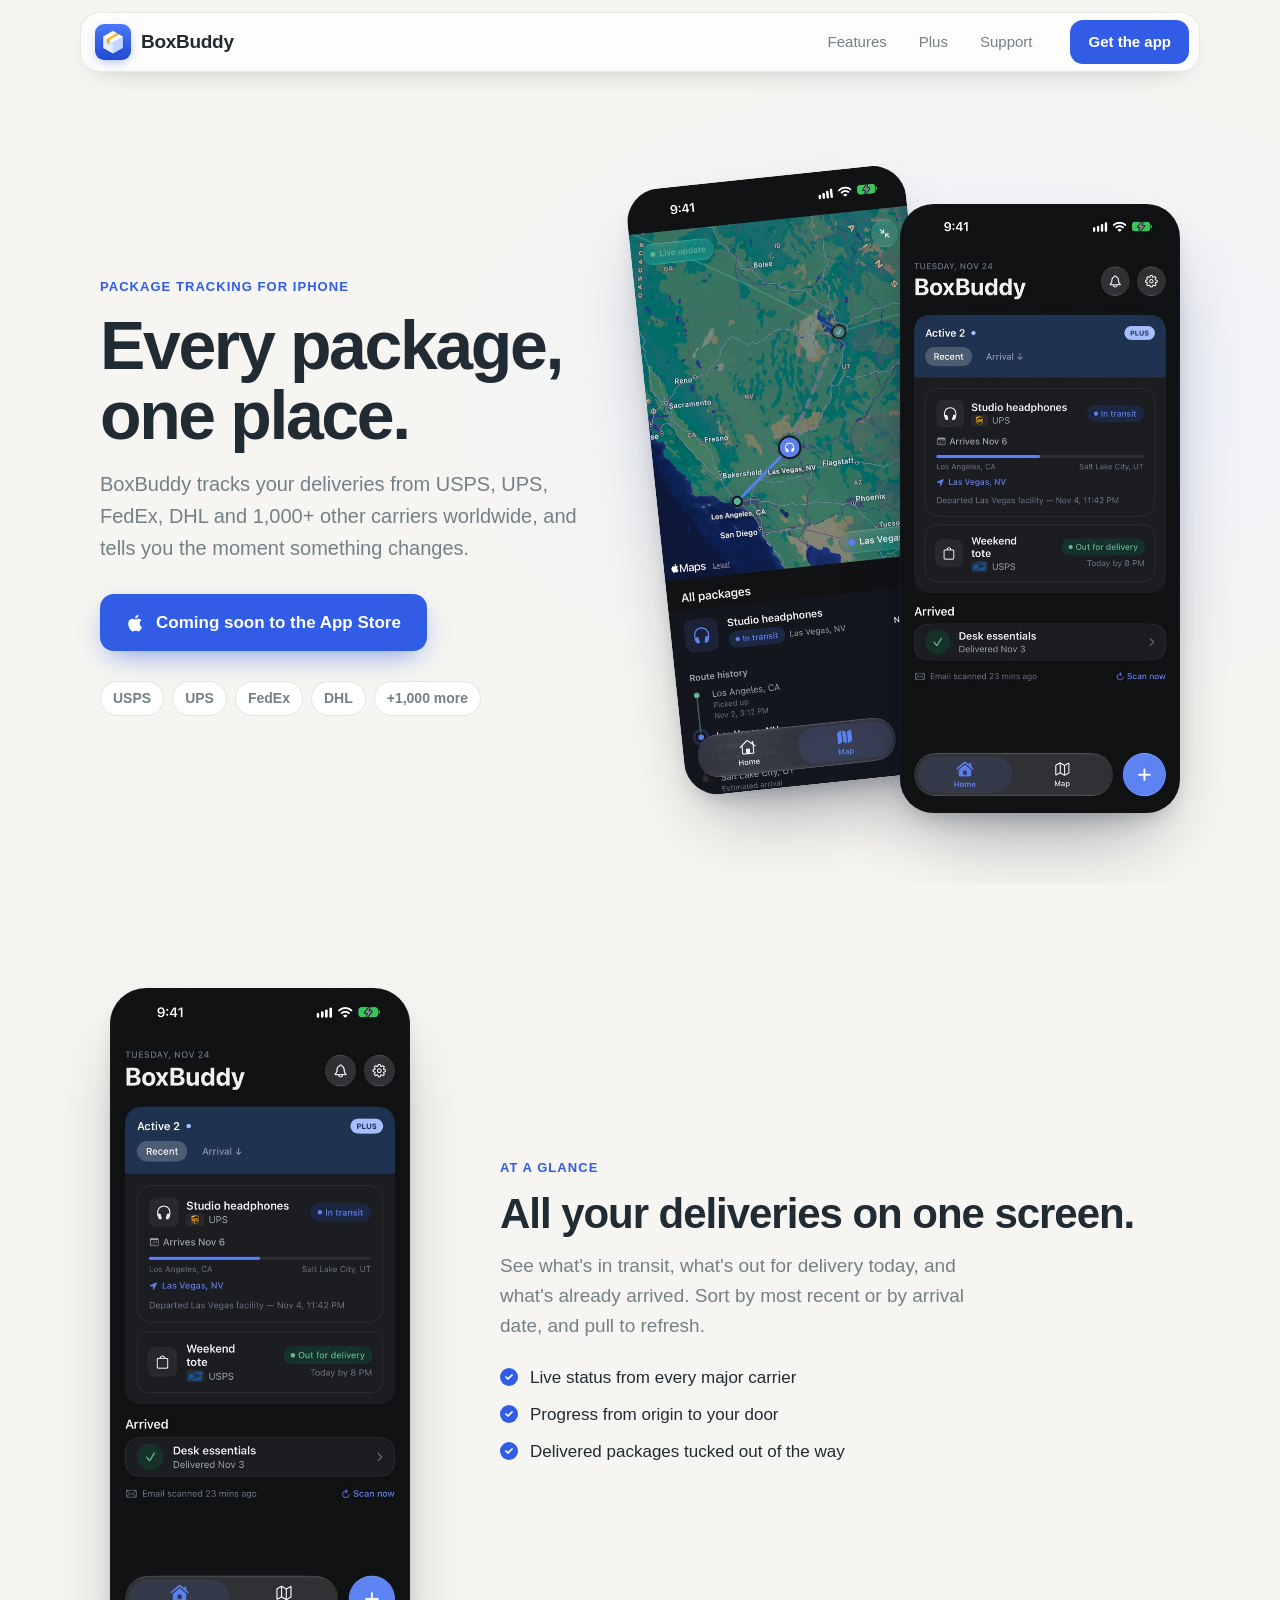
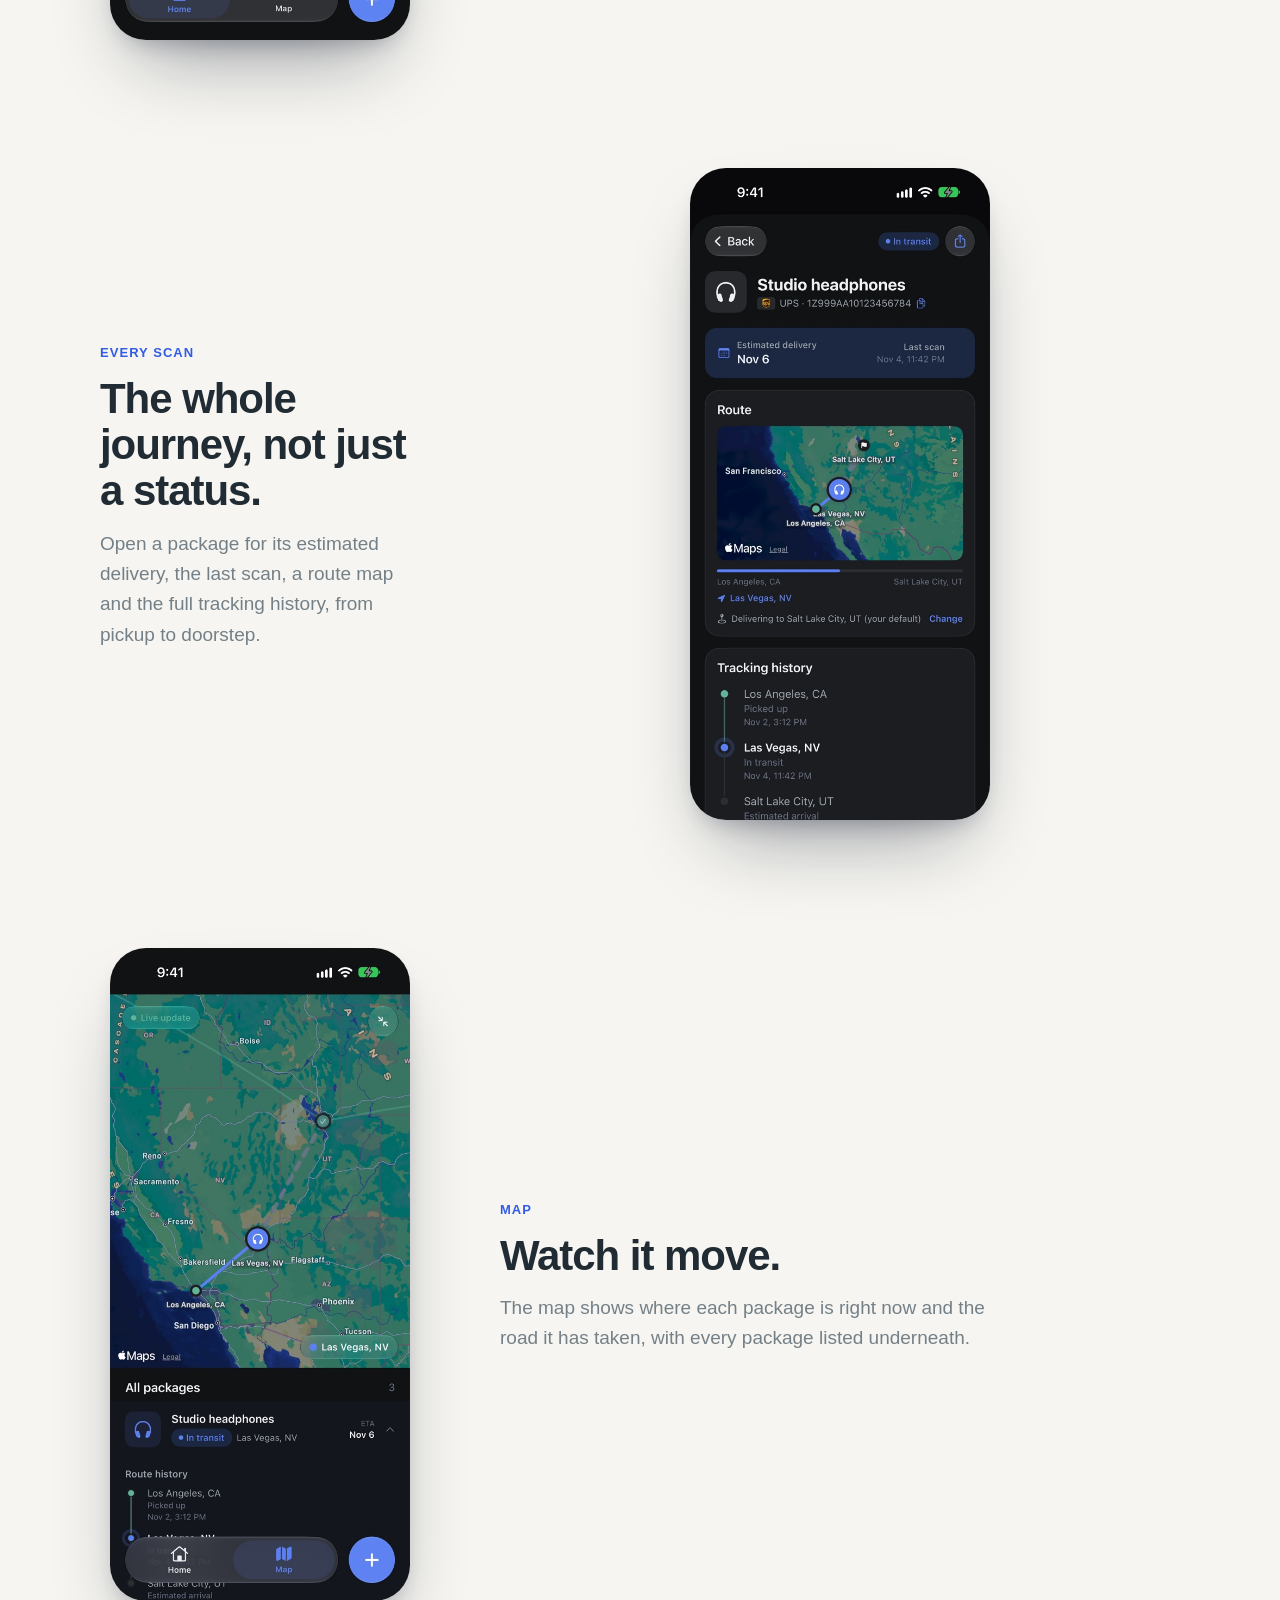
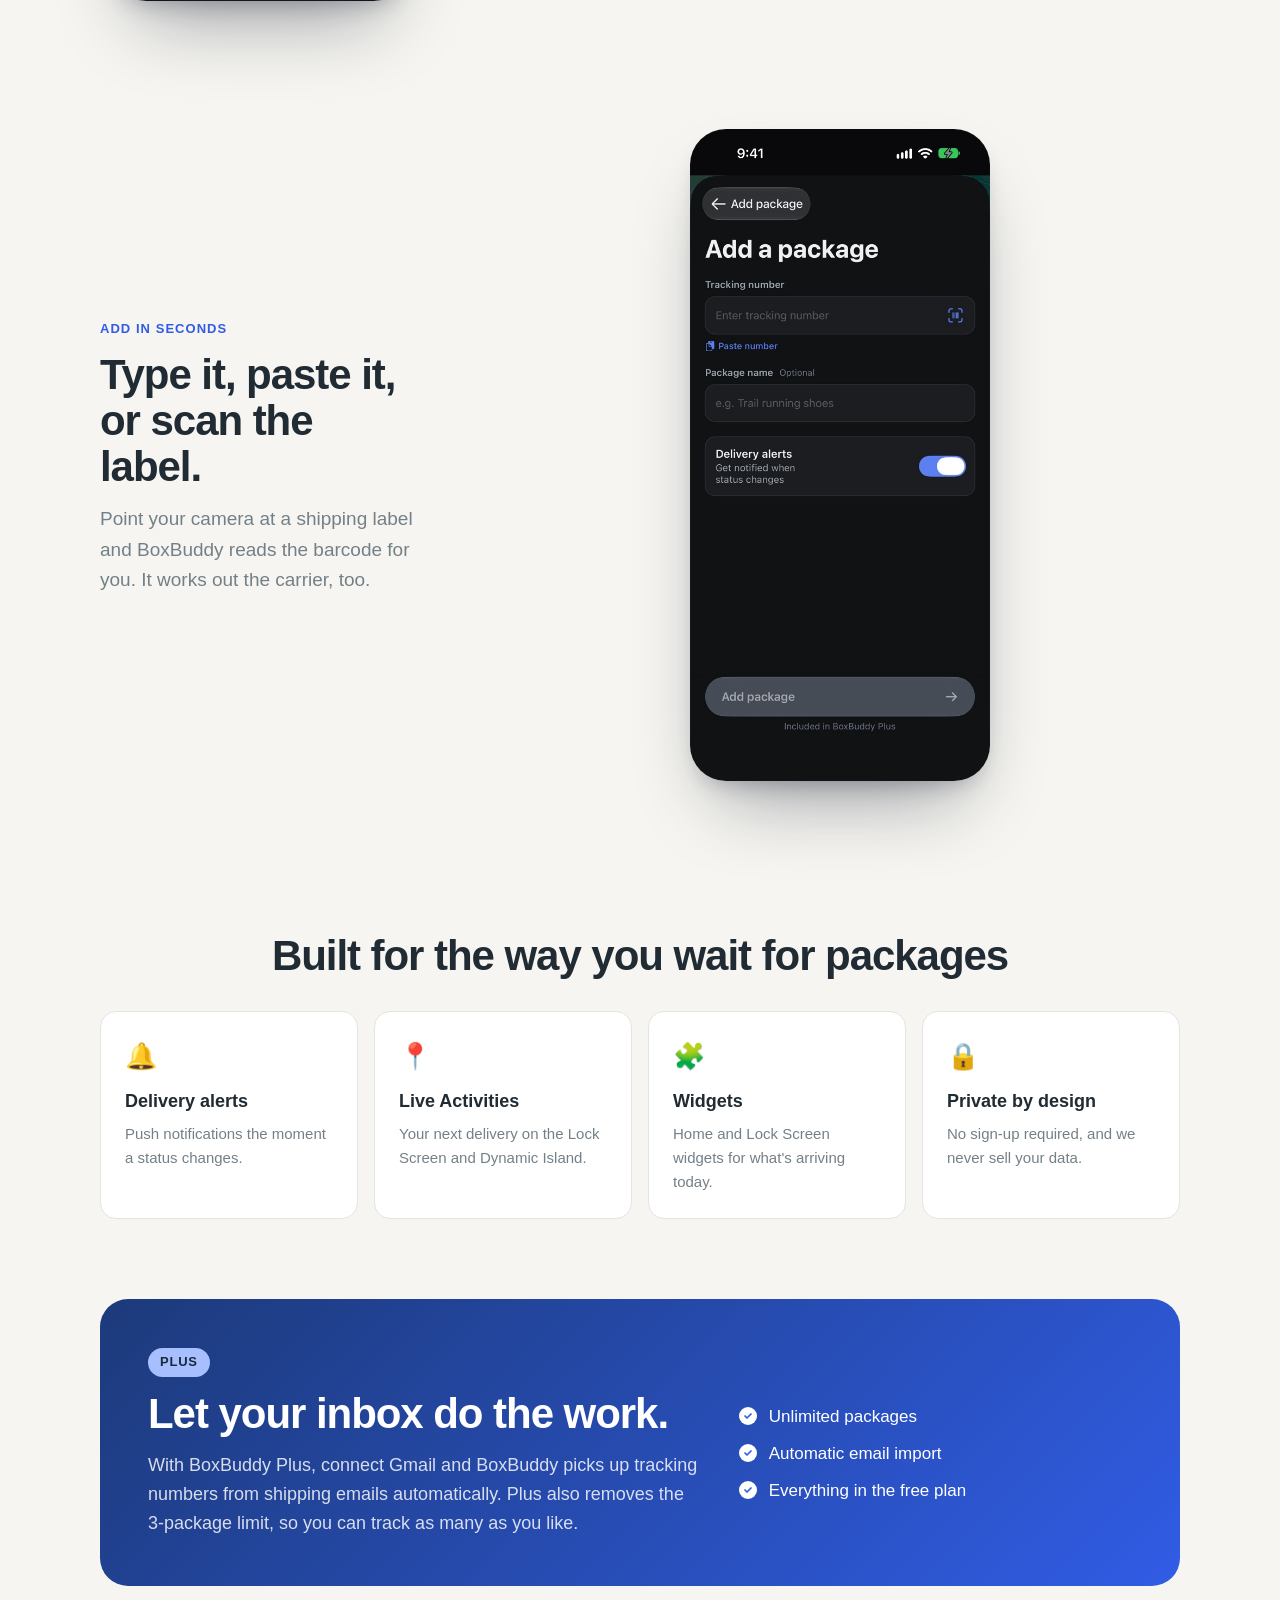
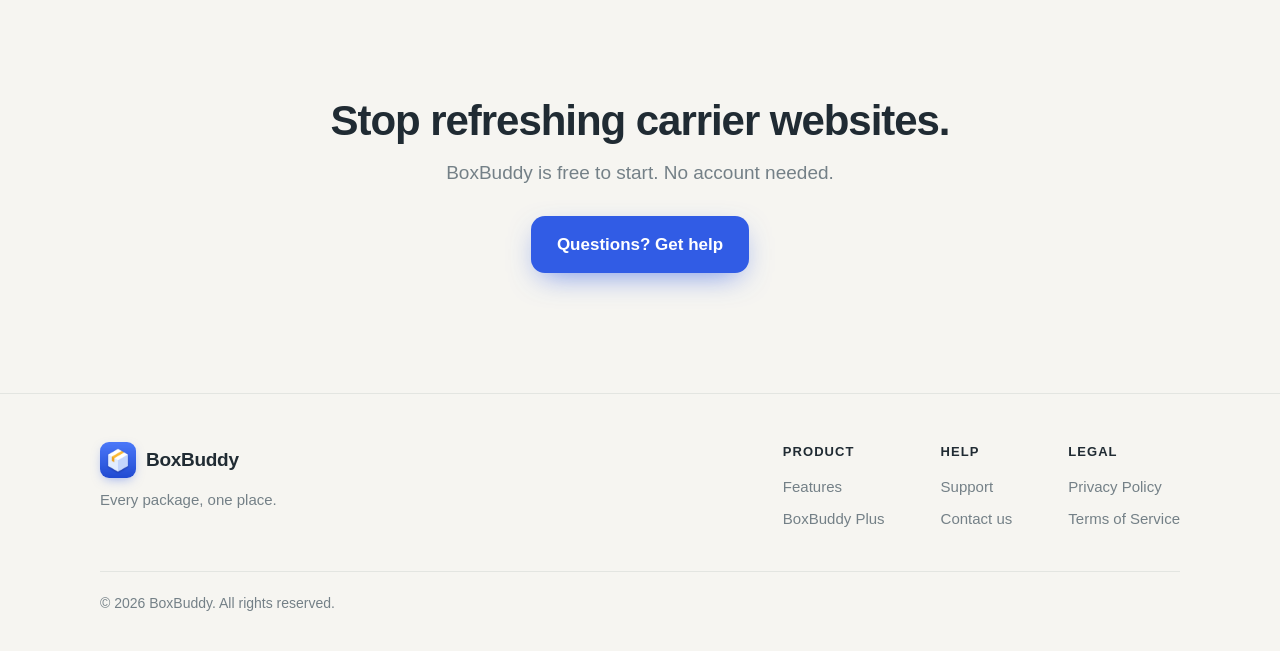
==== commit 7797d538: "feat: map screenshot shows the full tracked route Co-Authored-By: Claude Opus 5.5 <noreply@anthropic" ====
--- a/index.html
+++ b/index.html
@@ -33,7 +33,7 @@
     <ul class="carriers" aria-label="Supported carriers"><li>USPS</li><li>UPS</li><li>FedEx</li><li>DHL</li><li>+1,000 more</li></ul>
   </div>
   <div class="l-hero-phones">
-    <figure class="phone back"><img src="/assets/screens/map.jpg" alt="BoxBuddy map showing a package's route across Nevada" width="1200" height="2609"></figure>
+    <figure class="phone back"><img src="/assets/screens/map.jpg?v=2" alt="BoxBuddy map showing a package's route across Nevada" width="1200" height="2609"></figure>
     <figure class="phone front"><img src="/assets/screens/home.jpg" alt="BoxBuddy home screen listing active packages with status and arrival dates" width="1200" height="2609"></figure>
   </div>
 </div></section>
@@ -60,7 +60,7 @@
   </div>
 
   <div class="row">
-    <figure class="phone"><img src="/assets/screens/map.jpg" alt="Map tab with live package location and route history" loading="lazy" width="1200" height="2609"></figure>
+    <figure class="phone"><img src="/assets/screens/map.jpg?v=2" alt="Map tab with live package location and route history" loading="lazy" width="1200" height="2609"></figure>
     <div class="copy">
       <span class="eyebrow">Map</span>
       <h2>Watch it move.</h2>
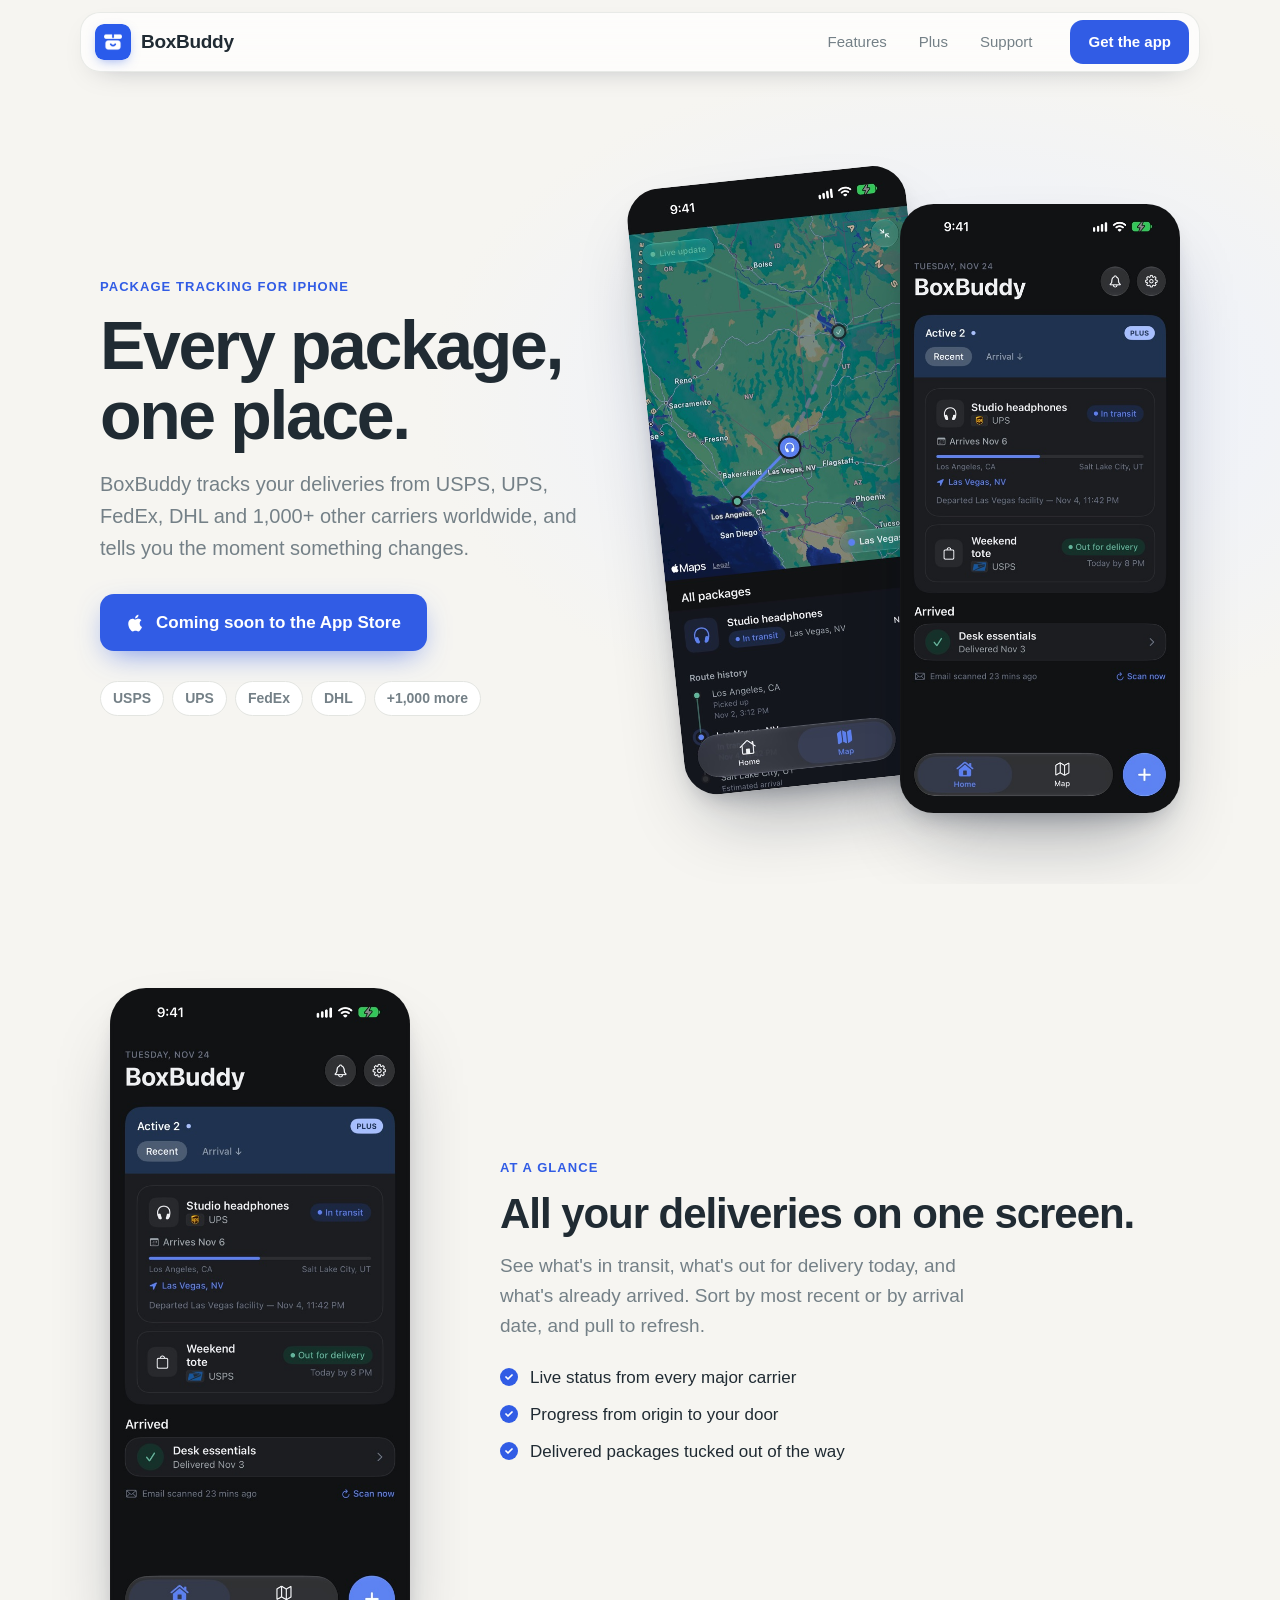
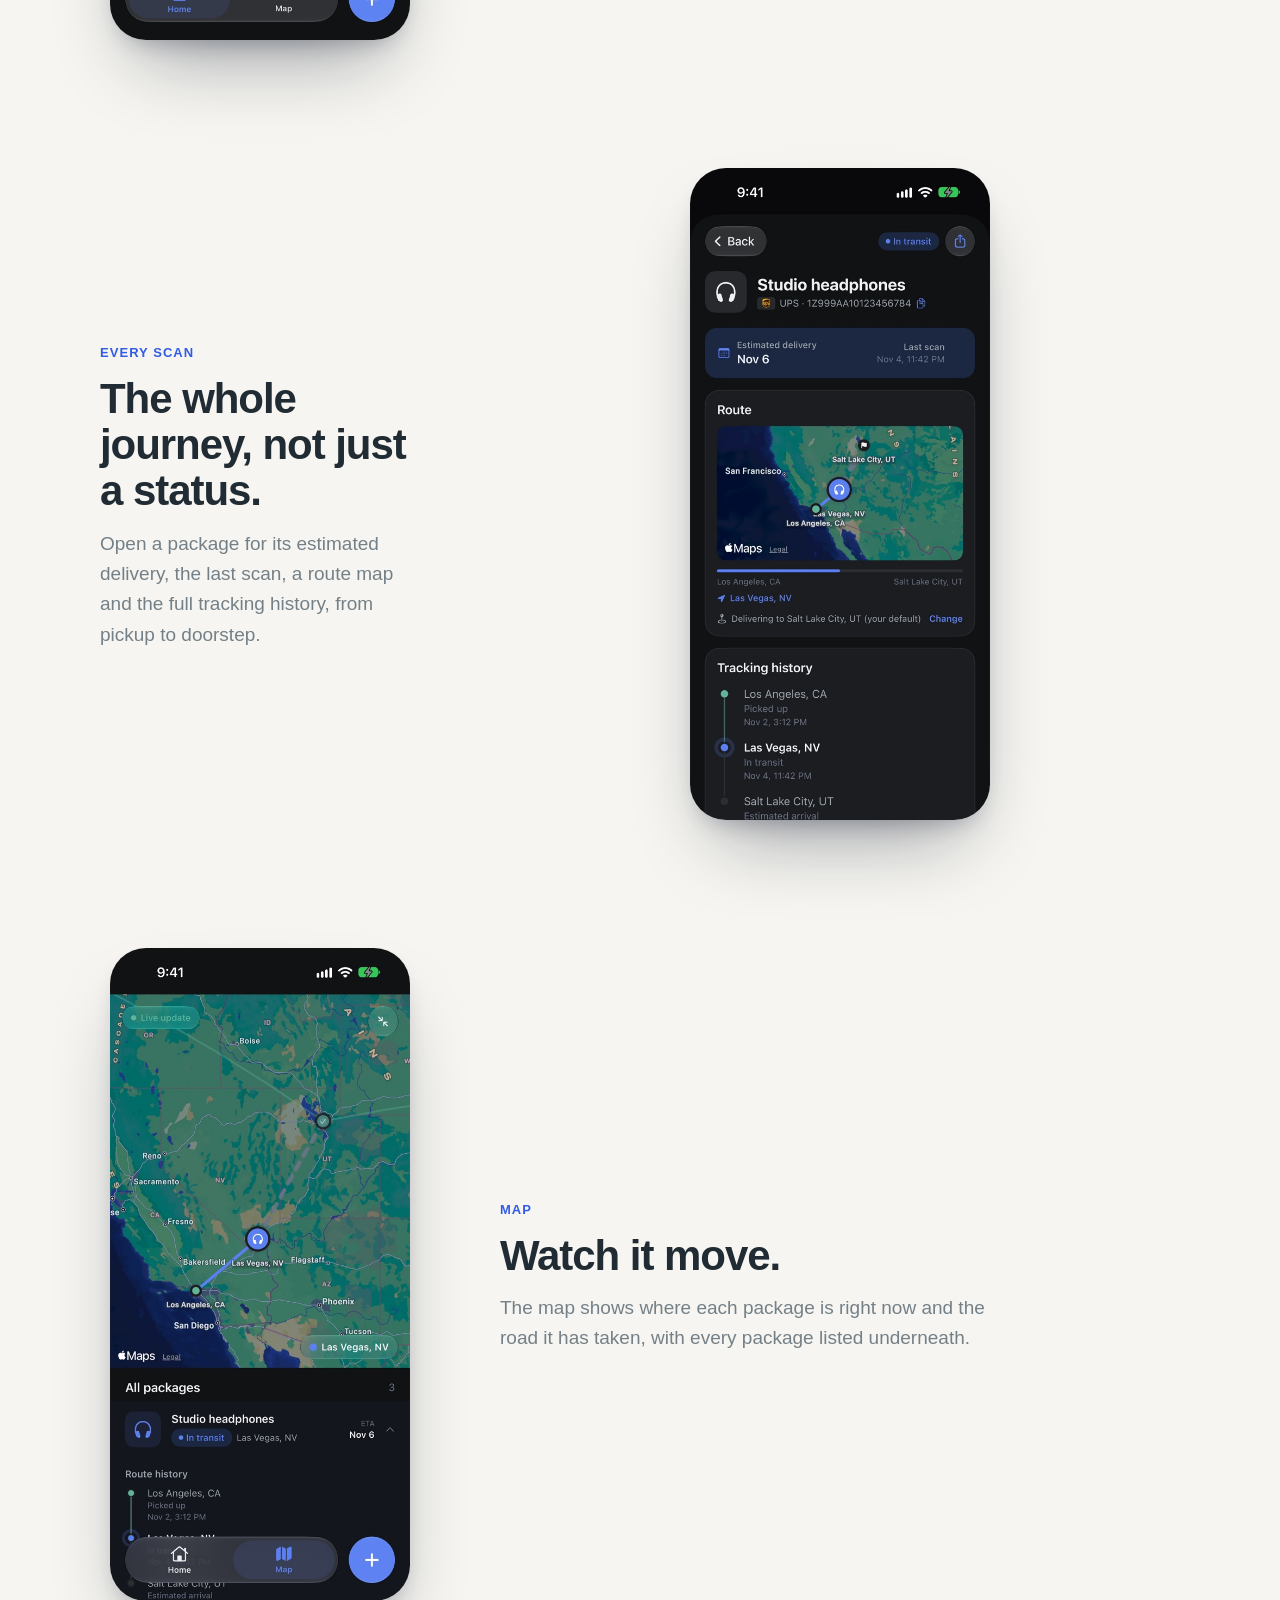
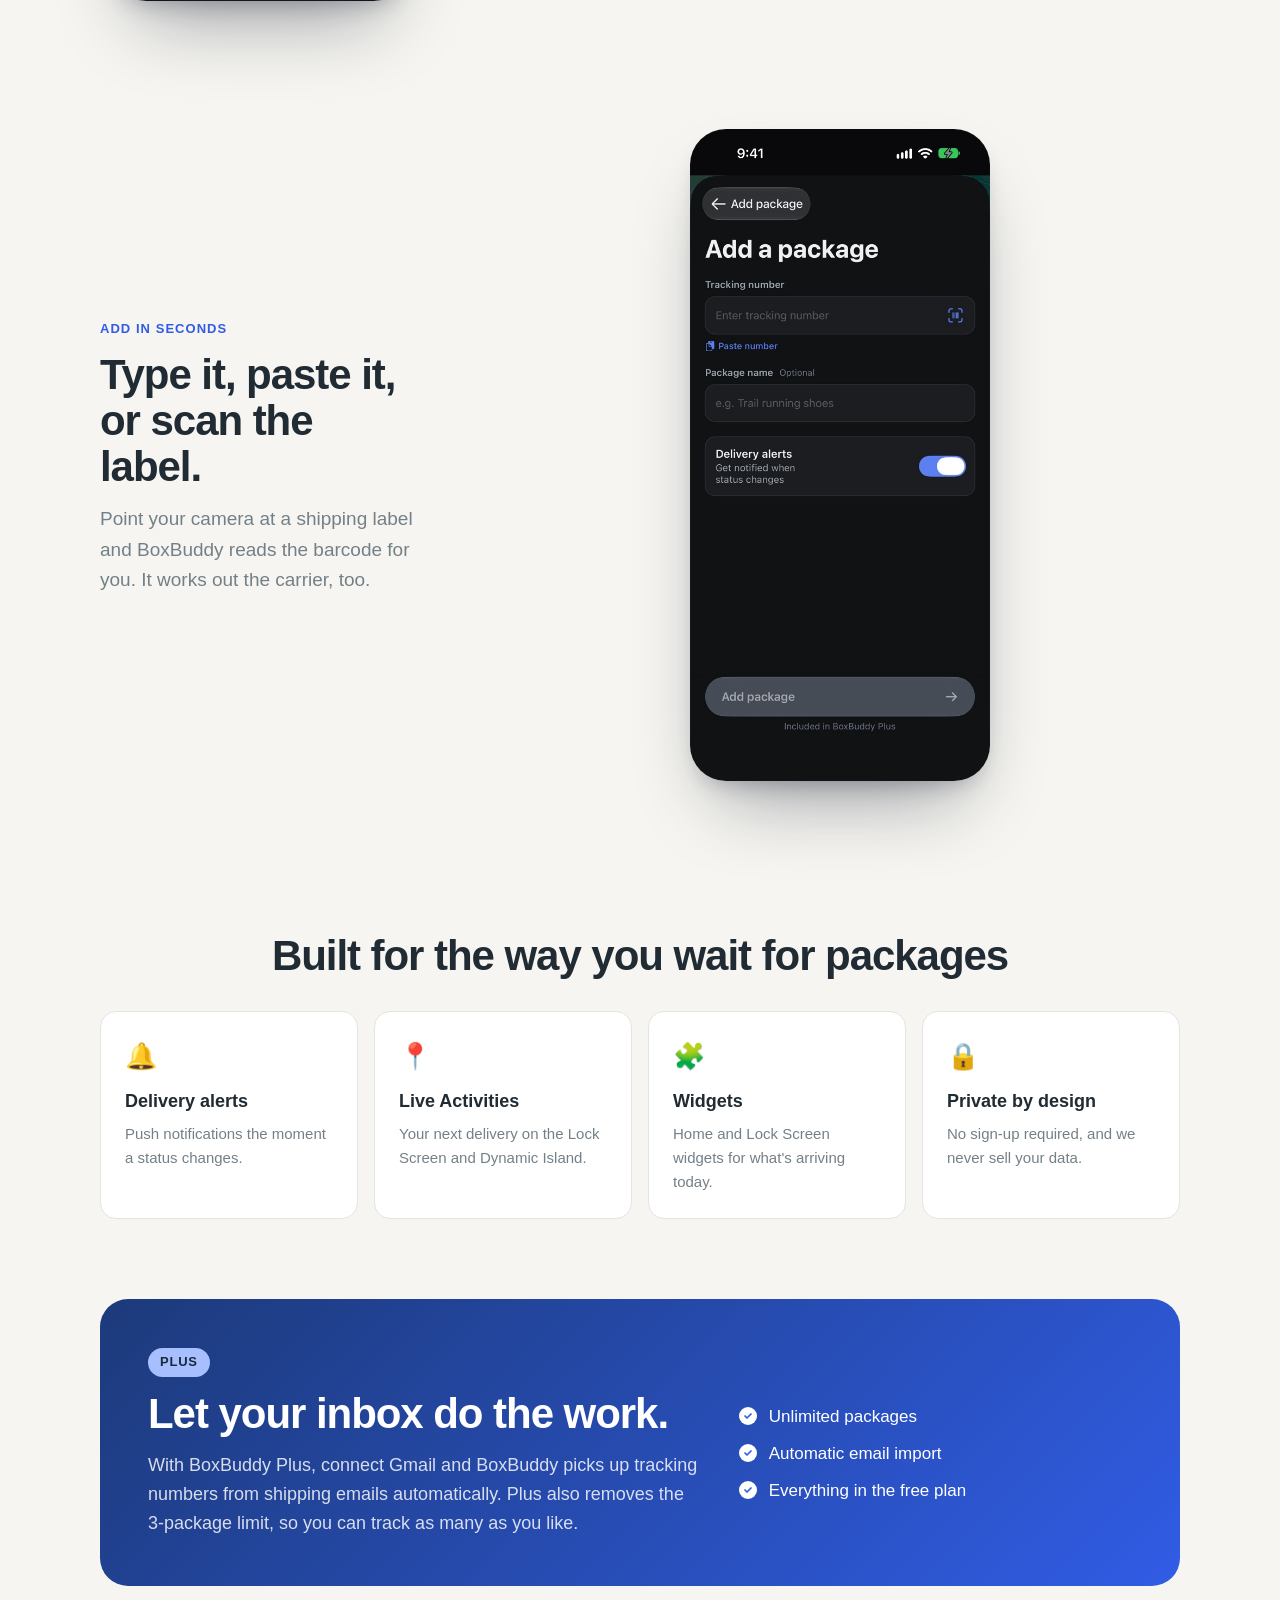
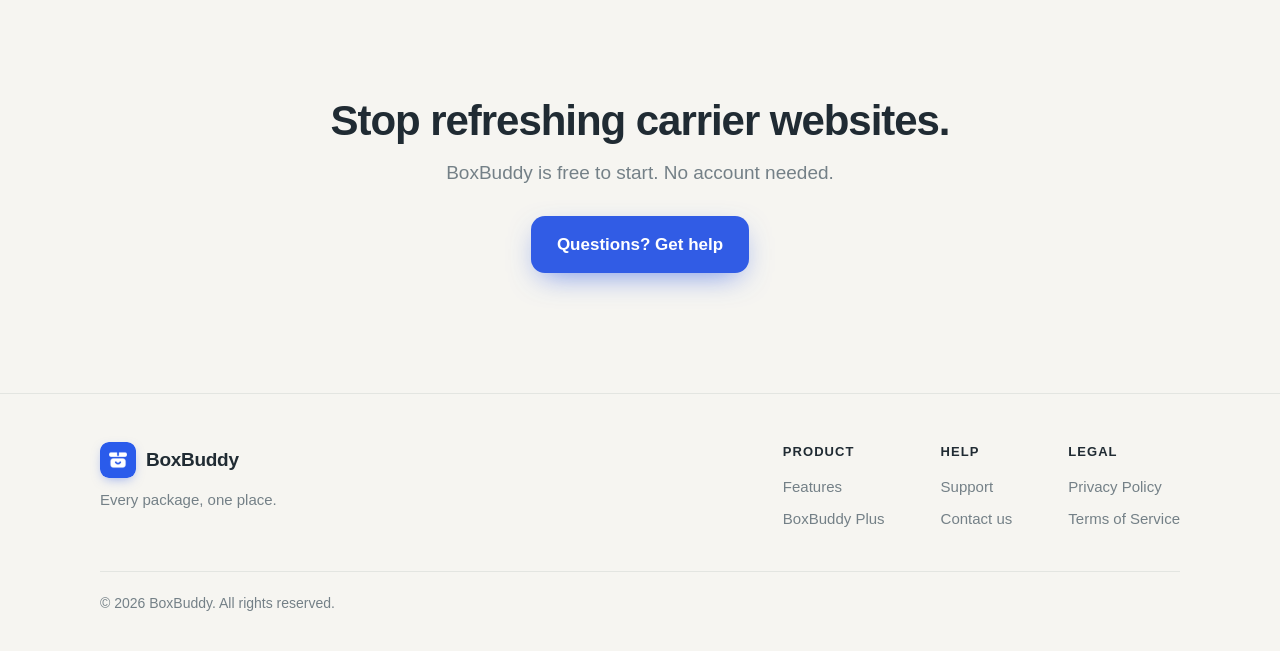
==== commit 60bd3ccf: "New box logo and favicons Co-Authored-By: Claude Opus 5.5 <noreply@anthropic.com>" ====
--- a/index.html
+++ b/index.html
@@ -9,14 +9,14 @@
 <meta property="og:title" content="BoxBuddy: every package, one place">
 <meta property="og:description" content="Track packages from USPS, UPS, FedEx, DHL and 1,000+ other carriers in one place.">
 <meta property="og:image" content="https://boxbuddy.net/assets/screens/home.jpg">
-<link rel="icon" href="/favicon.svg" type="image/svg+xml">
-<link rel="icon" href="/favicon.png" type="image/png">
-<link rel="apple-touch-icon" href="/apple-touch-icon.png">
+<link rel="icon" href="/favicon.svg?v=3" type="image/svg+xml">
+<link rel="icon" href="/favicon.png?v=3" type="image/png">
+<link rel="apple-touch-icon" href="/apple-touch-icon.png?v=3">
 <link rel="stylesheet" href="/styles.css?v=4">
 </head>
 <body class="landing">
 <header class="site"><div class="bar">
-  <a class="brand" href="/"><img src="/assets/logo.png" alt="" width="36" height="36">BoxBuddy</a>
+  <a class="brand" href="/"><img src="/assets/logo.png?v=3" alt="" width="36" height="36"><span class="wordmark"><span class="wm-box">Box</span>Buddy</span></a>
   <nav class="site"><a href="/#features">Features</a><a href="/#plus">Plus</a><a href="/support/">Support</a></nav>
   <a class="nav-cta" href="/#download">Get the app</a>
 </div></header>
@@ -33,7 +33,7 @@
     <ul class="carriers" aria-label="Supported carriers"><li>USPS</li><li>UPS</li><li>FedEx</li><li>DHL</li><li>+1,000 more</li></ul>
   </div>
   <div class="l-hero-phones">
-    <figure class="phone back"><img src="/assets/screens/map.jpg?v=2" alt="BoxBuddy map showing a package's route across Nevada" width="1200" height="2609"></figure>
+    <figure class="phone back"><img src="/assets/screens/map.jpg?v=3" alt="BoxBuddy map showing a package's route across Nevada" width="1200" height="2609"></figure>
     <figure class="phone front"><img src="/assets/screens/home.jpg" alt="BoxBuddy home screen listing active packages with status and arrival dates" width="1200" height="2609"></figure>
   </div>
 </div></section>
@@ -60,7 +60,7 @@
   </div>
 
   <div class="row">
-    <figure class="phone"><img src="/assets/screens/map.jpg?v=2" alt="Map tab with live package location and route history" loading="lazy" width="1200" height="2609"></figure>
+    <figure class="phone"><img src="/assets/screens/map.jpg?v=3" alt="Map tab with live package location and route history" loading="lazy" width="1200" height="2609"></figure>
     <div class="copy">
       <span class="eyebrow">Map</span>
       <h2>Watch it move.</h2>
@@ -109,7 +109,7 @@
 </main>
 <footer class="site"><div class="wrap wide">
   <div class="foot-brand">
-    <a class="brand" href="/"><img src="/assets/logo.png" alt="" width="32" height="32">BoxBuddy</a>
+    <a class="brand" href="/"><img src="/assets/logo.png?v=3" alt="" width="32" height="32"><span class="wordmark"><span class="wm-box">Box</span>Buddy</span></a>
     <p>Every package, one place.</p>
   </div>
   <div class="foot-cols">
